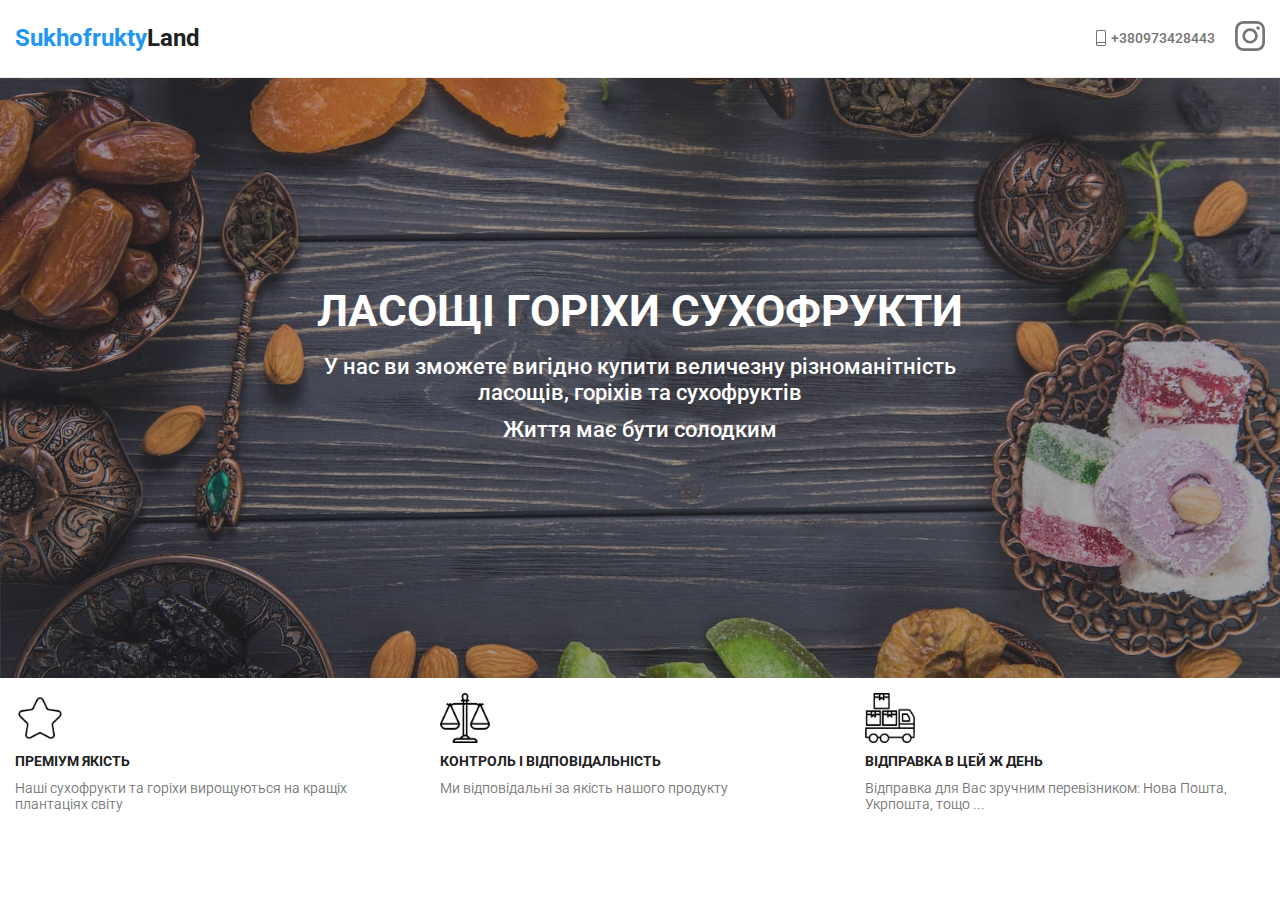
==== index.html @ 77293b17 "header+hero+benefits" ====
<!DOCTYPE html>
<html lang="en">
<head>
    <meta charset="UTF-8">
    <meta http-equiv="X-UA-Compatible" content="IE=edge">
    <meta name="viewport" content="width=device-width, initial-scale=1.0">
    <title>Document</title>
    <link rel="preconnect" href="https://fonts.googleapis.com">
    <link rel="preconnect" href="https://fonts.gstatic.com" crossorigin>
    <link href="https://fonts.googleapis.com/css2?family=Roboto:wght@400;500;700&display=swap" rel="stylesheet">
    <link rel="stylesheet" href="https://cdnjs.cloudflare.com/ajax/libs/modern-normalize/1.1.0/modern-normalize.min.css" />
    <link rel="stylesheet" href="./css/main.min.css" />
</head>
<body>
  <!-- Header -->
  <header class="header">
    <div class="header__wrap container">
      <a class="logo link" href="./index.html">Sukhofrukty<span class="logo__blue">Land</span> </a>
      <div class="contact">
        <a class="contact__tel link" href="tel:+380973428443">
          <svg class="contact__icon" width="10" height="16">
            <use href="./images/icons.svg#smartphone"></use>
          </svg>
        +380973428443</a>
        <a class="contact__instagram link" href="https://instagram.com/sukhofrukty_land?igshid=YmMyMTA2M2Y="
        target="_blank" rel="noreferrer noopener">
        <svg width="30" height="30">
          <use href="./images/icons.svg#instagram"></use>
        </svg>
      </a>
      </div>
    </div>
  </header>
  <!-- Main -->
  <main>
    <!-- Hero -->
		<section class="hero">
			<h1 class="hero__title">Ласощі Горіхи Сухофрукти</h1>
      <p class="hero__text">У нас ви зможете вигідно купити величезну різноманітність ласощів, горіхів та сухофруктів</p>
      <p class="hero__text">Життя має бути солодким</p>
		</section>
    <!-- Benefits -->
    <section class="container benefits">
      <h2 class="visually-hidden">Переваги</h2>
      <ul class="benefits__list">
        <li class="benefits__item">
          <img class="benefits__image" src="./images/benefits/star.png" alt="star">
          <h2 class="benefits__title">ПРЕМІУМ ЯКІСТЬ</h2>
          <p class="benefits__description">Наші сухофрукти та горіхи вирощуються на кращіх плантаціях світу</p>
        </li>
        <li class="benefits__item">
          <img class="benefits__image" src="./images/benefits/balance.png" alt="balance">
          <h2 class="benefits__title">КОНТРОЛЬ І ВІДПОВІДАЛЬНІСТЬ</h2>
          <p class="benefits__description">Ми відповідальні за якість нашого продукту</p>
        </li>
        <li class="benefits__item">
          <img class="benefits__image" src="./images/benefits/truck.png" alt="truck">
          <h2 class="benefits__title">ВІДПРАВКА В ЦЕЙ Ж ДЕНЬ</h2>
          <p class="benefits__description">Відправка для Вас зручним перевізником: Нова Пошта, Укрпошта, тощо ...</p>
        </li>
      </ul>
    </section>

  </main>
    
</body>
</html>
---- css/main.min.css ----
body{font-family:"Roboto",sans-serif;color:#212121;background-color:#fff;min-width:320px}img{display:block;max-width:100%;height:auto}h1,h2,h3,h4,h5,h6,p,ul{margin:0;padding:0}ul{list-style:none}.link{text-decoration:none}.visually-hidden{position:absolute;width:1px;height:1px;margin:-1px;padding:0;overflow:hidden;border:0;clip:rect(0 0 0 0)}.container{margin:0 auto;padding:15px;max-width:480px}@media screen and (min-width: 768px){.container{max-width:768px}}@media screen and (min-width: 1280px){.container{max-width:1280px}}.header{border-bottom:1px solid #ececec}.header__wrap{display:-webkit-box;display:-ms-flexbox;display:flex;-webkit-box-pack:justify;-ms-flex-pack:justify;justify-content:space-between;-webkit-box-align:center;-ms-flex-align:center;align-items:center}.logo{font-weight:700;font-size:24px;color:#2196f3}.logo__blue{color:#212121}.contact{display:-webkit-box;display:-ms-flexbox;display:flex;gap:20px;-webkit-box-align:center;-ms-flex-align:center;align-items:center}.contact__tel{font-weight:500;font-size:14px;line-height:1.2;padding:15px 0;color:#757575;display:-webkit-inline-box;display:-ms-inline-flexbox;display:inline-flex;gap:5px}.contact__tel:hover,.contact__tel:focus{color:#2196f3}.contact__icon{fill:currentColor}.contact__instagram{border-radius:50%;fill:#757575}.contact__instagram:hover,.contact__instagram:focus{fill:#2196f3}.hero{text-align:center;margin-left:auto;margin-right:auto;background-color:#2f303a;background-image:-webkit-gradient(linear, left top, right top, from(rgba(47, 48, 58, 0.4)), to(rgba(47, 48, 58, 0.4))),url(../images/hero/1.jpg);background-image:linear-gradient(to right, rgba(47, 48, 58, 0.4), rgba(47, 48, 58, 0.4)),url(../images/hero/1.jpg);background-repeat:no-repeat;background-position:center;background-size:cover;min-height:400px;padding-top:120px}@media screen and (min-width: 1280px){.hero{max-width:1600px;min-height:600px;padding-top:200px}}.hero__title{margin-left:auto;margin-right:auto;max-width:400px;font-weight:700;font-size:26px;line-height:1.5;text-transform:uppercase;color:#fff}@media screen and (min-width: 1280px){.hero__title{font-size:44px;max-width:700px}}.hero__text{margin-left:auto;margin-right:auto;margin-top:10px;max-width:400px;font-weight:500;font-size:14px;line-height:1.2;color:#fff}@media screen and (min-width: 1280px){.hero__text{font-size:22px;max-width:700px}}.benefits__list{display:-webkit-box;display:-ms-flexbox;display:flex;-webkit-box-orient:vertical;-webkit-box-direction:normal;-ms-flex-direction:column;flex-direction:column}@media screen and (max-width: 767px){.benefits__list{gap:20px}}@media screen and (min-width: 768px){.benefits__list{-webkit-box-orient:horizontal;-webkit-box-direction:normal;-ms-flex-direction:row;flex-direction:row;-webkit-box-pack:justify;-ms-flex-pack:justify;justify-content:space-between}}@media screen and (min-width: 768px){.benefits__item{width:200px}}@media screen and (min-width: 1280px){.benefits__item{width:400px}}.benefits__title{text-align:left;margin-top:10px;margin-bottom:10px;font-weight:700;font-size:14px;line-height:1.2}.benefits__description{text-align:left;font-weight:350;font-size:14px;line-height:1.2;color:#757575}.benefits__image{width:25px}@media screen and (min-width: 768px){.benefits__image{width:50px}}/*# sourceMappingURL=main.min.css.map */
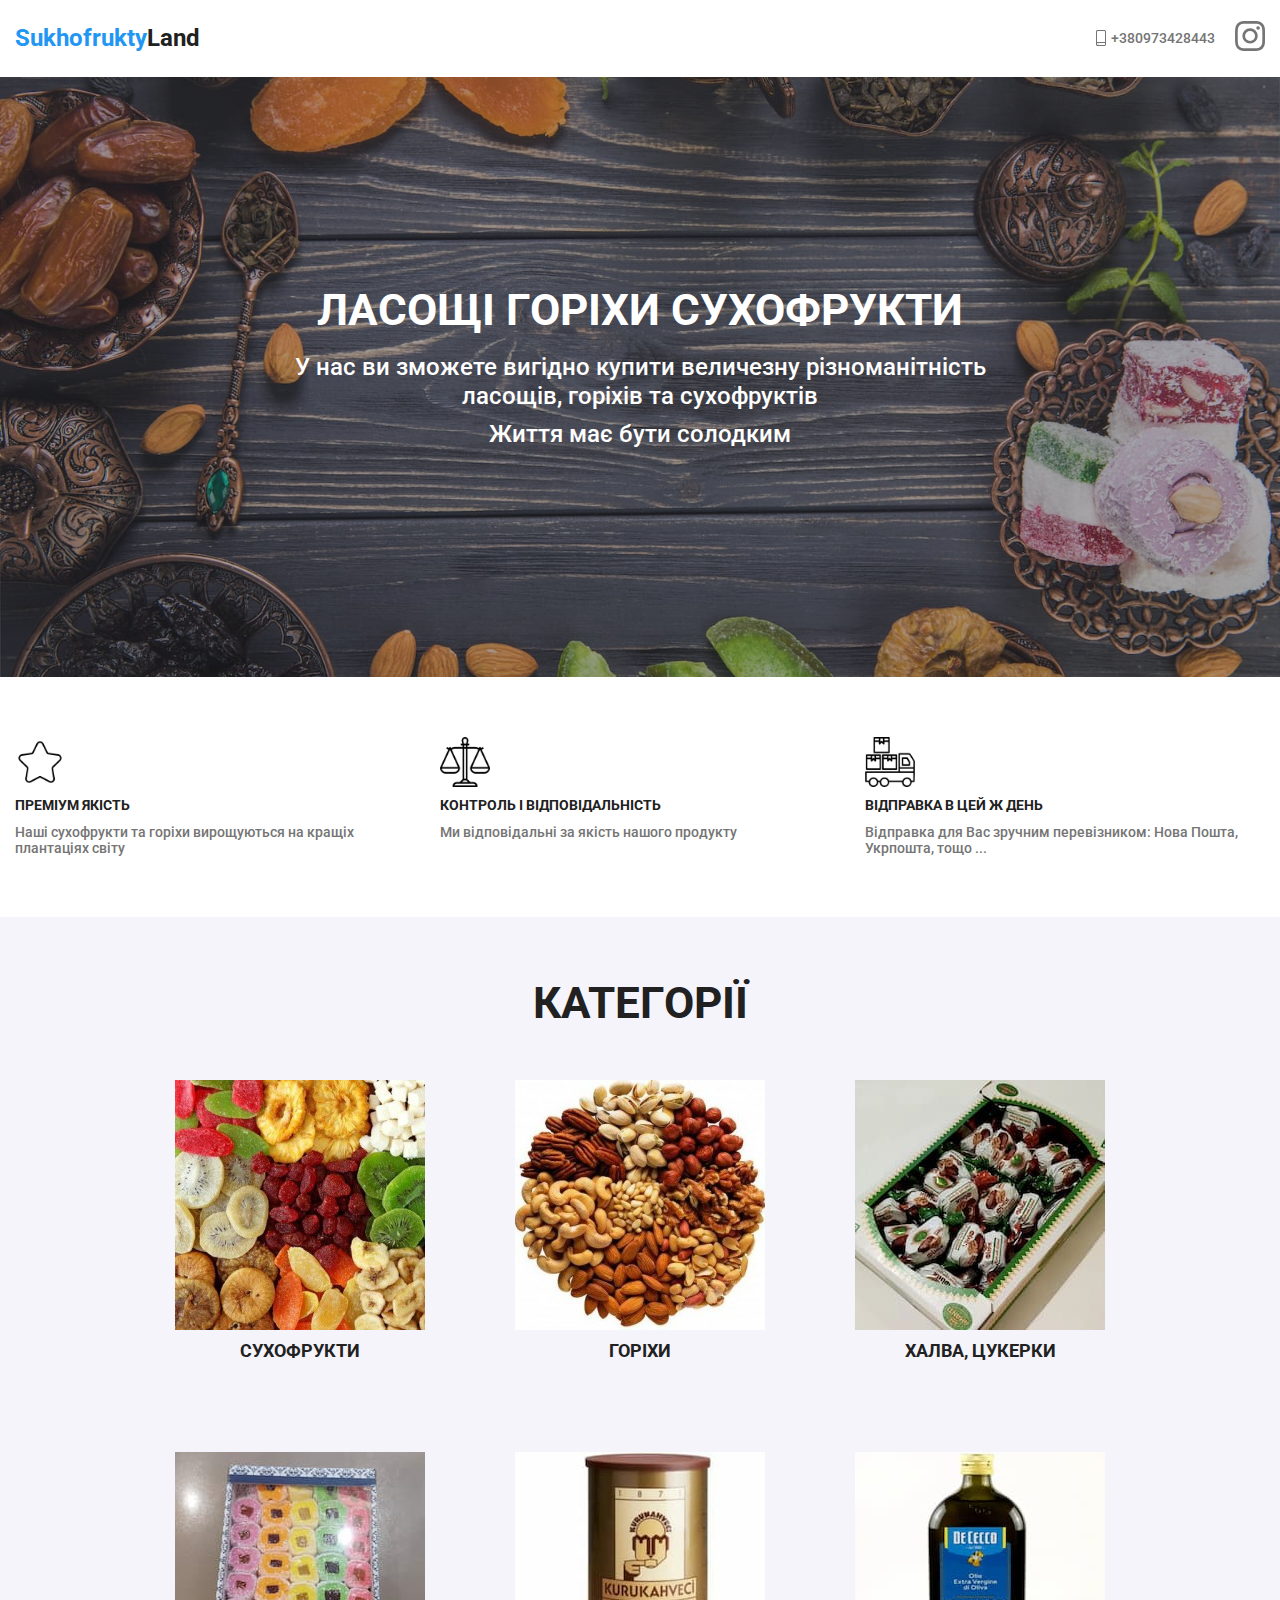
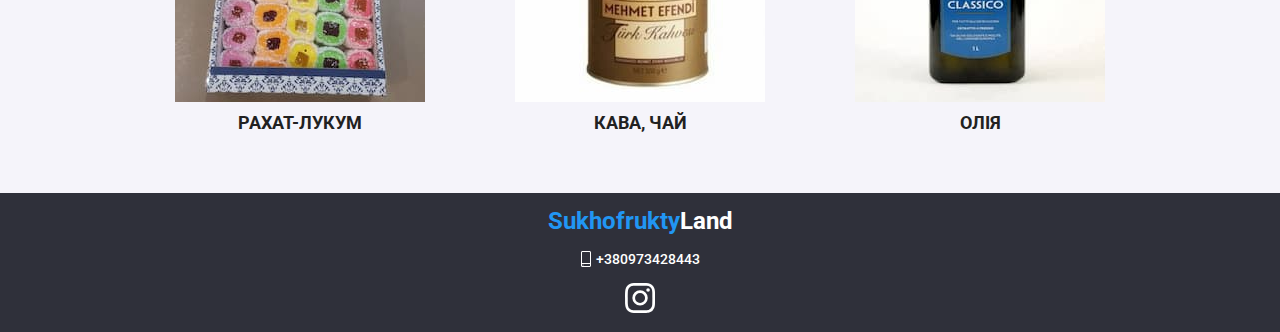
==== commit 95a7da95: "category+footer" ====
--- a/index.html
+++ b/index.html
@@ -4,7 +4,8 @@
     <meta charset="UTF-8">
     <meta http-equiv="X-UA-Compatible" content="IE=edge">
     <meta name="viewport" content="width=device-width, initial-scale=1.0">
-    <title>Document</title>
+    <title>Горіхи | Ласощі | Сухофрукти</title>
+    <link href="./images/icon.ico" rel="shortcut icon" />
     <link rel="preconnect" href="https://fonts.googleapis.com">
     <link rel="preconnect" href="https://fonts.gstatic.com" crossorigin>
     <link href="https://fonts.googleapis.com/css2?family=Roboto:wght@400;500;700&display=swap" rel="stylesheet">
@@ -13,22 +14,20 @@
 </head>
 <body>
   <!-- Header -->
-  <header class="header">
-    <div class="header__wrap container">
-      <a class="logo link" href="./index.html">Sukhofrukty<span class="logo__blue">Land</span> </a>
-      <div class="contact">
-        <a class="contact__tel link" href="tel:+380973428443">
-          <svg class="contact__icon" width="10" height="16">
-            <use href="./images/icons.svg#smartphone"></use>
-          </svg>
-        +380973428443</a>
-        <a class="contact__instagram link" href="https://instagram.com/sukhofrukty_land?igshid=YmMyMTA2M2Y="
-        target="_blank" rel="noreferrer noopener">
+  <header class="header container">
+    <a class="logo link" href="./index.html">Sukhofrukty<span class="logo--dark">Land</span> </a>
+    <div class="contact">
+      <a class="contact__tel link" href="tel:+380973428443">
+        <svg class="contact__icon" width="10" height="16">
+          <use href="./images/icons.svg#smartphone"></use>
+        </svg>
+      +380973428443</a>
+      <a class="contact__instagram link" href="https://instagram.com/sukhofrukty_land?igshid=YmMyMTA2M2Y="
+      target="_blank" rel="noreferrer noopener">
         <svg width="30" height="30">
           <use href="./images/icons.svg#instagram"></use>
         </svg>
       </a>
-      </div>
     </div>
   </header>
   <!-- Main -->
@@ -40,28 +39,83 @@
       <p class="hero__text">Життя має бути солодким</p>
 		</section>
     <!-- Benefits -->
-    <section class="container benefits">
+    <section class="benefits container">
       <h2 class="visually-hidden">Переваги</h2>
       <ul class="benefits__list">
         <li class="benefits__item">
           <img class="benefits__image" src="./images/benefits/star.png" alt="star">
-          <h2 class="benefits__title">ПРЕМІУМ ЯКІСТЬ</h2>
+          <h3 class="benefits__title">ПРЕМІУМ ЯКІСТЬ</h3>
           <p class="benefits__description">Наші сухофрукти та горіхи вирощуються на кращіх плантаціях світу</p>
         </li>
         <li class="benefits__item">
           <img class="benefits__image" src="./images/benefits/balance.png" alt="balance">
-          <h2 class="benefits__title">КОНТРОЛЬ І ВІДПОВІДАЛЬНІСТЬ</h2>
+          <h3 class="benefits__title">КОНТРОЛЬ І ВІДПОВІДАЛЬНІСТЬ</h3>
           <p class="benefits__description">Ми відповідальні за якість нашого продукту</p>
         </li>
         <li class="benefits__item">
           <img class="benefits__image" src="./images/benefits/truck.png" alt="truck">
-          <h2 class="benefits__title">ВІДПРАВКА В ЦЕЙ Ж ДЕНЬ</h2>
+          <h3 class="benefits__title">ВІДПРАВКА В ЦЕЙ Ж ДЕНЬ</h3>
           <p class="benefits__description">Відправка для Вас зручним перевізником: Нова Пошта, Укрпошта, тощо ...</p>
         </li>
       </ul>
     </section>
-
+    <!-- Category -->
+    <section class="category container">
+      <h2 class="category__title">КАТЕГОРІЇ</h2>
+      <ul class="category__list">
+        <li class="category__item">
+          <a class="category__cardset link" href="./sukhofrukty.html">
+            <img src="./images/category/sukhofrukti.jpg" alt="sukhofrukti">
+            <h3 class="category__name">СУХОФРУКТИ</h3>
+          </a>
+        </li>
+        <li class="category__item">
+          <a class="category__cardset link" href="./gorikhi.html">
+            <img src="./images/category/gorikhi.jpg" alt="gorikhi">
+            <h3 class="category__name">ГОРІХИ</h3>
+          </a>
+        </li>
+        <li class="category__item">
+          <a class="category__cardset link" href="./candy.html">
+            <img src="./images/category/candy.jpg" alt="candy">
+            <h3 class="category__name">ХАЛВА, ЦУКЕРКИ</h3>
+          </a>
+        </li>
+        <li class="category__item">
+          <a class="category__cardset link" href="./rahat.html">
+            <img src="./images/category/rahat.jpg" alt="rahat">
+            <h3 class="category__name">РАХАТ-ЛУКУМ</h3>
+          </a>
+        </li>
+        <li class="category__item">
+          <a class="category__cardset link" href="./drink.html">
+            <img src="./images/category/drink.jpg" alt="drink">
+            <h3 class="category__name">КАВА, ЧАЙ</h3>
+          </a>
+        </li>
+        <li class="category__item">
+          <a class="category__cardset link" href="./oil.html">
+            <img src="./images/category/oil.jpg" alt="oil">
+            <h3 class="category__name">ОЛІЯ</h3>
+          </a>
+        </li>
+      </ul>
+    </section>
   </main>
-    
+  <!-- Footer -->
+  <footer class="footer container">
+    <a class="logo link" href="./index.html">Sukhofrukty<span class="logo--white">Land</span> </a>
+    <a class="contact__tel contact__tel--white link" href="tel:+380973428443">
+      <svg class="contact__icon" width="10" height="16">
+        <use href="./images/icons.svg#smartphone"></use>
+      </svg>
+    +380973428443</a>
+    <a class="contact__instagram contact__instagram--white link" href="https://instagram.com/sukhofrukty_land?igshid=YmMyMTA2M2Y="
+    target="_blank" rel="noreferrer noopener">
+      <svg width="30" height="30">
+        <use href="./images/icons.svg#instagram"></use>
+      </svg>
+    </a>
+  </footer>    
 </body>
 </html>--- a/css/main.min.css
+++ b/css/main.min.css
@@ -1 +1 @@
-body{font-family:"Roboto",sans-serif;color:#212121;background-color:#fff;min-width:320px}img{display:block;max-width:100%;height:auto}h1,h2,h3,h4,h5,h6,p,ul{margin:0;padding:0}ul{list-style:none}.link{text-decoration:none}.visually-hidden{position:absolute;width:1px;height:1px;margin:-1px;padding:0;overflow:hidden;border:0;clip:rect(0 0 0 0)}.container{margin:0 auto;padding:15px;max-width:480px}@media screen and (min-width: 768px){.container{max-width:768px}}@media screen and (min-width: 1280px){.container{max-width:1280px}}.header{border-bottom:1px solid #ececec}.header__wrap{display:-webkit-box;display:-ms-flexbox;display:flex;-webkit-box-pack:justify;-ms-flex-pack:justify;justify-content:space-between;-webkit-box-align:center;-ms-flex-align:center;align-items:center}.logo{font-weight:700;font-size:24px;color:#2196f3}.logo__blue{color:#212121}.contact{display:-webkit-box;display:-ms-flexbox;display:flex;gap:20px;-webkit-box-align:center;-ms-flex-align:center;align-items:center}.contact__tel{font-weight:500;font-size:14px;line-height:1.2;padding:15px 0;color:#757575;display:-webkit-inline-box;display:-ms-inline-flexbox;display:inline-flex;gap:5px}.contact__tel:hover,.contact__tel:focus{color:#2196f3}.contact__icon{fill:currentColor}.contact__instagram{border-radius:50%;fill:#757575}.contact__instagram:hover,.contact__instagram:focus{fill:#2196f3}.hero{text-align:center;margin-left:auto;margin-right:auto;background-color:#2f303a;background-image:-webkit-gradient(linear, left top, right top, from(rgba(47, 48, 58, 0.4)), to(rgba(47, 48, 58, 0.4))),url(../images/hero/1.jpg);background-image:linear-gradient(to right, rgba(47, 48, 58, 0.4), rgba(47, 48, 58, 0.4)),url(../images/hero/1.jpg);background-repeat:no-repeat;background-position:center;background-size:cover;min-height:400px;padding-top:120px}@media screen and (min-width: 1280px){.hero{max-width:1600px;min-height:600px;padding-top:200px}}.hero__title{margin-left:auto;margin-right:auto;max-width:400px;font-weight:700;font-size:26px;line-height:1.5;text-transform:uppercase;color:#fff}@media screen and (min-width: 1280px){.hero__title{font-size:44px;max-width:700px}}.hero__text{margin-left:auto;margin-right:auto;margin-top:10px;max-width:400px;font-weight:500;font-size:14px;line-height:1.2;color:#fff}@media screen and (min-width: 1280px){.hero__text{font-size:22px;max-width:700px}}.benefits__list{display:-webkit-box;display:-ms-flexbox;display:flex;-webkit-box-orient:vertical;-webkit-box-direction:normal;-ms-flex-direction:column;flex-direction:column}@media screen and (max-width: 767px){.benefits__list{gap:20px}}@media screen and (min-width: 768px){.benefits__list{-webkit-box-orient:horizontal;-webkit-box-direction:normal;-ms-flex-direction:row;flex-direction:row;-webkit-box-pack:justify;-ms-flex-pack:justify;justify-content:space-between}}@media screen and (min-width: 768px){.benefits__item{width:200px}}@media screen and (min-width: 1280px){.benefits__item{width:400px}}.benefits__title{text-align:left;margin-top:10px;margin-bottom:10px;font-weight:700;font-size:14px;line-height:1.2}.benefits__description{text-align:left;font-weight:350;font-size:14px;line-height:1.2;color:#757575}.benefits__image{width:25px}@media screen and (min-width: 768px){.benefits__image{width:50px}}/*# sourceMappingURL=main.min.css.map */+body{font-family:"Roboto",sans-serif;color:#212121;background-color:#fff;min-width:320px}img{display:block;max-width:100%;height:auto}h1,h2,h3,h4,h5,h6,p,ul{margin:0;padding:0}ul{list-style:none}.link{text-decoration:none}.visually-hidden{position:absolute;width:1px;height:1px;margin:-1px;padding:0;overflow:hidden;border:0;clip:rect(0 0 0 0)}.container{margin:0 auto;padding:15px;max-width:480px}@media screen and (min-width: 768px){.container{max-width:768px}}@media screen and (min-width: 1280px){.container{max-width:1280px}}.header{display:-webkit-box;display:-ms-flexbox;display:flex;-webkit-box-pack:justify;-ms-flex-pack:justify;justify-content:space-between;-webkit-box-align:center;-ms-flex-align:center;align-items:center}.logo{font-weight:700;font-size:24px;color:#2196f3}.logo--dark{color:#212121}.contact{display:-webkit-box;display:-ms-flexbox;display:flex;gap:20px;-webkit-box-align:center;-ms-flex-align:center;align-items:center}.contact__tel{font-weight:500;font-size:14px;line-height:1.2;padding:15px 0;color:#757575;display:-webkit-inline-box;display:-ms-inline-flexbox;display:inline-flex;gap:5px}.contact__tel:hover,.contact__tel:focus{color:#2196f3}.contact__icon{fill:currentColor}.contact__instagram{border-radius:50%;fill:#757575}.contact__instagram:hover,.contact__instagram:focus{fill:#2196f3}.hero{text-align:center;margin-left:auto;margin-right:auto;background-color:#2f303a;background-image:-webkit-gradient(linear, left top, right top, from(rgba(47, 48, 58, 0.4)), to(rgba(47, 48, 58, 0.4))),url(../images/hero/1.jpg);background-image:linear-gradient(to right, rgba(47, 48, 58, 0.4), rgba(47, 48, 58, 0.4)),url(../images/hero/1.jpg);background-repeat:no-repeat;background-position:center;background-size:cover;min-height:400px;padding-top:120px}@media screen and (min-width: 1280px){.hero{max-width:1600px;min-height:600px;padding-top:200px}}.hero__title{margin-left:auto;margin-right:auto;max-width:400px;font-weight:700;font-size:24px;line-height:1.5;text-transform:uppercase;color:#fff}@media screen and (min-width: 1280px){.hero__title{font-size:44px;max-width:700px}}.hero__text{margin-left:auto;margin-right:auto;margin-top:10px;max-width:400px;font-weight:500;font-size:14px;line-height:1.2;color:#fff}@media screen and (min-width: 1280px){.hero__text{font-size:24px;max-width:700px}}@media screen and (min-width: 768px){.benefits{padding-top:60px;padding-bottom:60px}}.benefits__list{display:-webkit-box;display:-ms-flexbox;display:flex;-webkit-box-orient:vertical;-webkit-box-direction:normal;-ms-flex-direction:column;flex-direction:column}@media screen and (max-width: 767px){.benefits__list{gap:20px}}@media screen and (min-width: 768px){.benefits__list{-webkit-box-orient:horizontal;-webkit-box-direction:normal;-ms-flex-direction:row;flex-direction:row;-webkit-box-pack:justify;-ms-flex-pack:justify;justify-content:space-between}}@media screen and (min-width: 768px){.benefits__item{width:200px}}@media screen and (min-width: 1280px){.benefits__item{width:400px}}.benefits__title{text-align:left;margin-top:10px;margin-bottom:10px;font-weight:700;font-size:14px;line-height:1.2}.benefits__description{text-align:left;font-weight:500;font-size:14px;line-height:1.2;color:#757575}.benefits__image{width:25px}@media screen and (min-width: 768px){.benefits__image{width:50px}}@media screen and (min-width: 768px){.benefits{padding-top:60px;padding-bottom:60px}}.benefits__list{display:-webkit-box;display:-ms-flexbox;display:flex;-webkit-box-orient:vertical;-webkit-box-direction:normal;-ms-flex-direction:column;flex-direction:column}@media screen and (max-width: 767px){.benefits__list{gap:20px}}@media screen and (min-width: 768px){.benefits__list{-webkit-box-orient:horizontal;-webkit-box-direction:normal;-ms-flex-direction:row;flex-direction:row;-webkit-box-pack:justify;-ms-flex-pack:justify;justify-content:space-between}}@media screen and (min-width: 768px){.benefits__item{width:200px}}@media screen and (min-width: 1280px){.benefits__item{width:400px}}.benefits__title{text-align:left;margin-top:10px;margin-bottom:10px;font-weight:700;font-size:14px;line-height:1.2}.benefits__description{text-align:left;font-weight:500;font-size:14px;line-height:1.2;color:#757575}.benefits__image{width:25px}@media screen and (min-width: 768px){.benefits__image{width:50px}}.category{background-color:#f5f4fa}@media screen and (min-width: 768px){.category{padding-top:60px;padding-bottom:60px}}.category__title{margin-bottom:30px;font-weight:700;font-size:24px;line-height:1.2;text-align:center}@media screen and (min-width: 768px){.category__title{margin-bottom:50px;font-size:44px}}.category__list{display:-webkit-box;display:-ms-flexbox;display:flex;-webkit-box-orient:vertical;-webkit-box-direction:normal;-ms-flex-direction:column;flex-direction:column;-webkit-box-align:center;-ms-flex-align:center;align-items:center;grid-gap:30px}@media screen and (min-width: 768px){.category__list{-webkit-box-orient:horizontal;-webkit-box-direction:normal;-ms-flex-direction:row;flex-direction:row;-ms-flex-wrap:wrap;flex-wrap:wrap;-webkit-box-pack:center;-ms-flex-pack:center;justify-content:center;grid-gap:90px}}.category__name{margin-top:10px;font-weight:700;font-size:18px;line-height:1.2;text-align:center;color:#212121}.footer{background-color:#2f303a;display:-webkit-box;display:-ms-flexbox;display:flex;-webkit-box-orient:vertical;-webkit-box-direction:normal;-ms-flex-direction:column;flex-direction:column;-webkit-box-align:center;-ms-flex-align:center;align-items:center}.logo--white{color:#fff}.contact__tel--white{color:#fff}.contact__instagram--white{fill:#fff}/*# sourceMappingURL=main.min.css.map */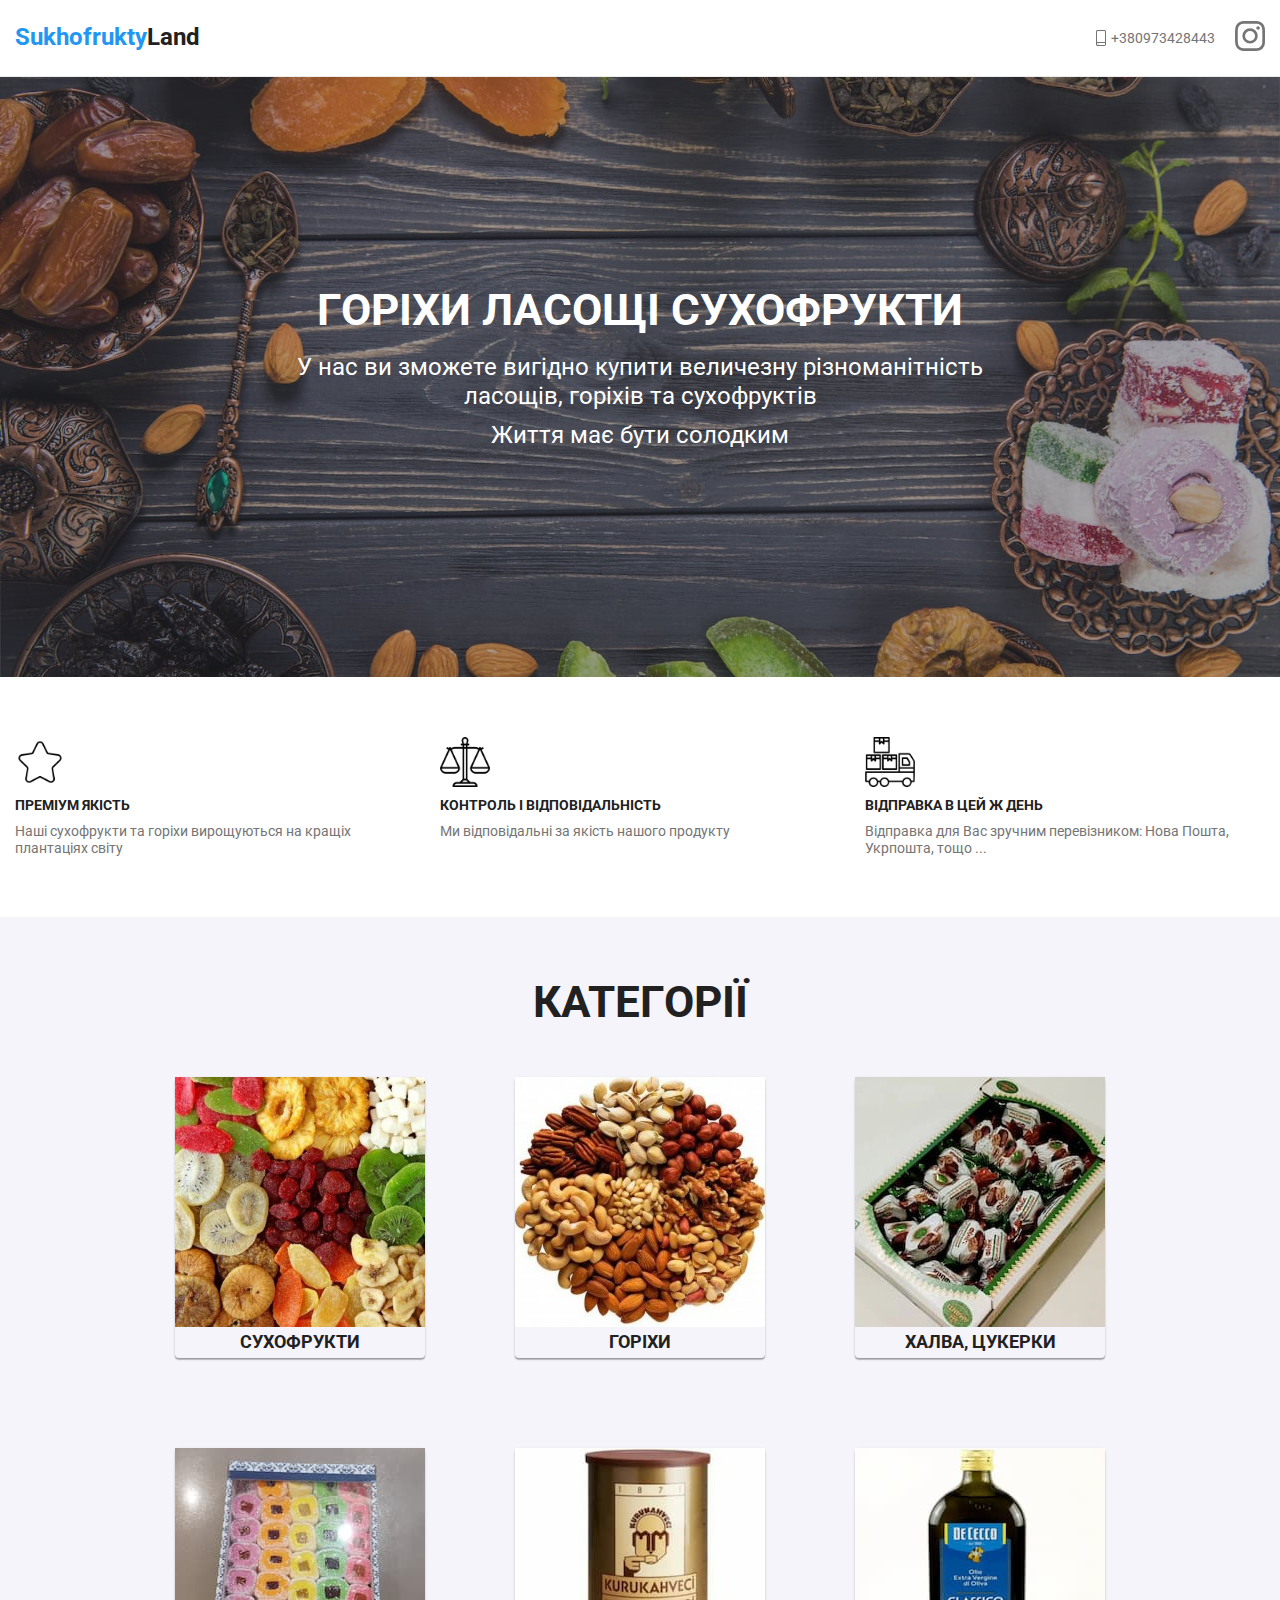
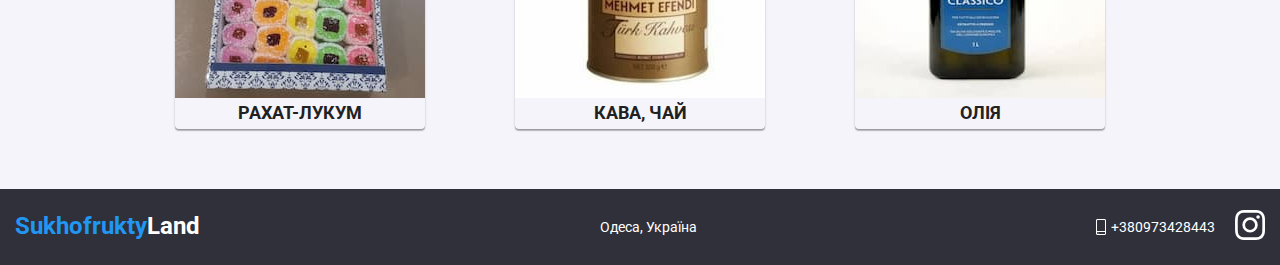
==== commit b8e25442: "update" ====
--- a/index.html
+++ b/index.html
@@ -8,14 +8,14 @@
     <link href="./images/icon.ico" rel="shortcut icon" />
     <link rel="preconnect" href="https://fonts.googleapis.com">
     <link rel="preconnect" href="https://fonts.gstatic.com" crossorigin>
-    <link href="https://fonts.googleapis.com/css2?family=Roboto:wght@400;500;700&display=swap" rel="stylesheet">
+    <link href="https://fonts.googleapis.com/css2?family=Roboto:wght@400;700&display=swap" rel="stylesheet">
     <link rel="stylesheet" href="https://cdnjs.cloudflare.com/ajax/libs/modern-normalize/1.1.0/modern-normalize.min.css" />
     <link rel="stylesheet" href="./css/main.min.css" />
 </head>
 <body>
   <!-- Header -->
   <header class="header container">
-    <a class="logo link" href="./index.html">Sukhofrukty<span class="logo--dark">Land</span> </a>
+    <a class="logo link" href="./index.html">Sukhofrukty<span class="logo--dark">Land</span></a>
     <div class="contact">
       <a class="contact__tel link" href="tel:+380973428443">
         <svg class="contact__icon" width="10" height="16">
@@ -34,7 +34,7 @@
   <main>
     <!-- Hero -->
 		<section class="hero">
-			<h1 class="hero__title">Ласощі Горіхи Сухофрукти</h1>
+			<h1 class="hero__title">Горіхи Ласощі Сухофрукти</h1>
       <p class="hero__text">У нас ви зможете вигідно купити величезну різноманітність ласощів, горіхів та сухофруктів</p>
       <p class="hero__text">Життя має бути солодким</p>
 		</section>
@@ -65,7 +65,7 @@
       <ul class="category__list">
         <li class="category__item">
           <a class="category__cardset link" href="./sukhofrukty.html">
-            <img src="./images/category/sukhofrukti.jpg" alt="sukhofrukti">
+            <img src="./images/category/sukhofrukty.jpg" alt="sukhofrukty">
             <h3 class="category__name">СУХОФРУКТИ</h3>
           </a>
         </li>
@@ -104,7 +104,8 @@
   </main>
   <!-- Footer -->
   <footer class="footer container">
-    <a class="logo link" href="./index.html">Sukhofrukty<span class="logo--white">Land</span> </a>
+    <a class="logo link" href="./index.html">Sukhofrukty<span class="logo--white">Land</span></a>
+    <p class="footer__city">Одеса, Україна</p>
     <a class="contact__tel contact__tel--white link" href="tel:+380973428443">
       <svg class="contact__icon" width="10" height="16">
         <use href="./images/icons.svg#smartphone"></use>
--- a/css/main.min.css
+++ b/css/main.min.css
@@ -1 +1 @@
-body{font-family:"Roboto",sans-serif;color:#212121;background-color:#fff;min-width:320px}img{display:block;max-width:100%;height:auto}h1,h2,h3,h4,h5,h6,p,ul{margin:0;padding:0}ul{list-style:none}.link{text-decoration:none}.visually-hidden{position:absolute;width:1px;height:1px;margin:-1px;padding:0;overflow:hidden;border:0;clip:rect(0 0 0 0)}.container{margin:0 auto;padding:15px;max-width:480px}@media screen and (min-width: 768px){.container{max-width:768px}}@media screen and (min-width: 1280px){.container{max-width:1280px}}.header{display:-webkit-box;display:-ms-flexbox;display:flex;-webkit-box-pack:justify;-ms-flex-pack:justify;justify-content:space-between;-webkit-box-align:center;-ms-flex-align:center;align-items:center}.logo{font-weight:700;font-size:24px;color:#2196f3}.logo--dark{color:#212121}.contact{display:-webkit-box;display:-ms-flexbox;display:flex;gap:20px;-webkit-box-align:center;-ms-flex-align:center;align-items:center}.contact__tel{font-weight:500;font-size:14px;line-height:1.2;padding:15px 0;color:#757575;display:-webkit-inline-box;display:-ms-inline-flexbox;display:inline-flex;gap:5px}.contact__tel:hover,.contact__tel:focus{color:#2196f3}.contact__icon{fill:currentColor}.contact__instagram{border-radius:50%;fill:#757575}.contact__instagram:hover,.contact__instagram:focus{fill:#2196f3}.hero{text-align:center;margin-left:auto;margin-right:auto;background-color:#2f303a;background-image:-webkit-gradient(linear, left top, right top, from(rgba(47, 48, 58, 0.4)), to(rgba(47, 48, 58, 0.4))),url(../images/hero/1.jpg);background-image:linear-gradient(to right, rgba(47, 48, 58, 0.4), rgba(47, 48, 58, 0.4)),url(../images/hero/1.jpg);background-repeat:no-repeat;background-position:center;background-size:cover;min-height:400px;padding-top:120px}@media screen and (min-width: 1280px){.hero{max-width:1600px;min-height:600px;padding-top:200px}}.hero__title{margin-left:auto;margin-right:auto;max-width:400px;font-weight:700;font-size:24px;line-height:1.5;text-transform:uppercase;color:#fff}@media screen and (min-width: 1280px){.hero__title{font-size:44px;max-width:700px}}.hero__text{margin-left:auto;margin-right:auto;margin-top:10px;max-width:400px;font-weight:500;font-size:14px;line-height:1.2;color:#fff}@media screen and (min-width: 1280px){.hero__text{font-size:24px;max-width:700px}}@media screen and (min-width: 768px){.benefits{padding-top:60px;padding-bottom:60px}}.benefits__list{display:-webkit-box;display:-ms-flexbox;display:flex;-webkit-box-orient:vertical;-webkit-box-direction:normal;-ms-flex-direction:column;flex-direction:column}@media screen and (max-width: 767px){.benefits__list{gap:20px}}@media screen and (min-width: 768px){.benefits__list{-webkit-box-orient:horizontal;-webkit-box-direction:normal;-ms-flex-direction:row;flex-direction:row;-webkit-box-pack:justify;-ms-flex-pack:justify;justify-content:space-between}}@media screen and (min-width: 768px){.benefits__item{width:200px}}@media screen and (min-width: 1280px){.benefits__item{width:400px}}.benefits__title{text-align:left;margin-top:10px;margin-bottom:10px;font-weight:700;font-size:14px;line-height:1.2}.benefits__description{text-align:left;font-weight:500;font-size:14px;line-height:1.2;color:#757575}.benefits__image{width:25px}@media screen and (min-width: 768px){.benefits__image{width:50px}}@media screen and (min-width: 768px){.benefits{padding-top:60px;padding-bottom:60px}}.benefits__list{display:-webkit-box;display:-ms-flexbox;display:flex;-webkit-box-orient:vertical;-webkit-box-direction:normal;-ms-flex-direction:column;flex-direction:column}@media screen and (max-width: 767px){.benefits__list{gap:20px}}@media screen and (min-width: 768px){.benefits__list{-webkit-box-orient:horizontal;-webkit-box-direction:normal;-ms-flex-direction:row;flex-direction:row;-webkit-box-pack:justify;-ms-flex-pack:justify;justify-content:space-between}}@media screen and (min-width: 768px){.benefits__item{width:200px}}@media screen and (min-width: 1280px){.benefits__item{width:400px}}.benefits__title{text-align:left;margin-top:10px;margin-bottom:10px;font-weight:700;font-size:14px;line-height:1.2}.benefits__description{text-align:left;font-weight:500;font-size:14px;line-height:1.2;color:#757575}.benefits__image{width:25px}@media screen and (min-width: 768px){.benefits__image{width:50px}}.category{background-color:#f5f4fa}@media screen and (min-width: 768px){.category{padding-top:60px;padding-bottom:60px}}.category__title{margin-bottom:30px;font-weight:700;font-size:24px;line-height:1.2;text-align:center}@media screen and (min-width: 768px){.category__title{margin-bottom:50px;font-size:44px}}.category__list{display:-webkit-box;display:-ms-flexbox;display:flex;-webkit-box-orient:vertical;-webkit-box-direction:normal;-ms-flex-direction:column;flex-direction:column;-webkit-box-align:center;-ms-flex-align:center;align-items:center;grid-gap:30px}@media screen and (min-width: 768px){.category__list{-webkit-box-orient:horizontal;-webkit-box-direction:normal;-ms-flex-direction:row;flex-direction:row;-ms-flex-wrap:wrap;flex-wrap:wrap;-webkit-box-pack:center;-ms-flex-pack:center;justify-content:center;grid-gap:90px}}.category__name{margin-top:10px;font-weight:700;font-size:18px;line-height:1.2;text-align:center;color:#212121}.footer{background-color:#2f303a;display:-webkit-box;display:-ms-flexbox;display:flex;-webkit-box-orient:vertical;-webkit-box-direction:normal;-ms-flex-direction:column;flex-direction:column;-webkit-box-align:center;-ms-flex-align:center;align-items:center}.logo--white{color:#fff}.contact__tel--white{color:#fff}.contact__instagram--white{fill:#fff}/*# sourceMappingURL=main.min.css.map */+body{font-family:"Roboto",sans-serif;color:#212121;background-color:#fff;min-width:320px}img{display:block;max-width:100%;height:auto}h1,h2,h3,h4,h5,h6,p,ul{margin:0;padding:0}ul{list-style:none}.link{text-decoration:none}.visually-hidden{position:absolute;width:1px;height:1px;margin:-1px;padding:0;overflow:hidden;border:0;clip:rect(0 0 0 0)}.container{margin:0 auto;padding:15px;max-width:480px}@media screen and (min-width: 768px){.container{max-width:768px}}@media screen and (min-width: 1280px){.container{max-width:1280px}}.header{border-bottom:1px solid #ececec;display:-webkit-box;display:-ms-flexbox;display:flex;-webkit-box-pack:justify;-ms-flex-pack:justify;justify-content:space-between;-webkit-box-align:center;-ms-flex-align:center;align-items:center}.logo{font-weight:700;font-size:20px;color:#2196f3}@media screen and (min-width: 768px){.logo{font-size:24px}}.logo--dark{color:#212121}.contact{display:-webkit-box;display:-ms-flexbox;display:flex;gap:5px;-webkit-box-align:center;-ms-flex-align:center;align-items:center}@media screen and (min-width: 768px){.contact{gap:20px}}.contact__tel{font-weight:400;font-size:14px;padding:15px 0;color:#757575;display:-webkit-inline-box;display:-ms-inline-flexbox;display:inline-flex;gap:5px}.contact__tel:hover,.contact__tel:focus{color:#2196f3}.contact__icon{fill:currentColor}.contact__instagram{border-radius:50%;fill:#757575}.contact__instagram:hover,.contact__instagram:focus{fill:#2196f3}.hero{text-align:center;margin-left:auto;margin-right:auto;background-color:#2f303a;background-image:-webkit-gradient(linear, left top, right top, from(rgba(47, 48, 58, 0.4)), to(rgba(47, 48, 58, 0.4))),url(../images/hero/1.jpg);background-image:linear-gradient(to right, rgba(47, 48, 58, 0.4), rgba(47, 48, 58, 0.4)),url(../images/hero/1.jpg);background-repeat:no-repeat;background-position:center;background-size:cover;min-height:400px;padding-top:120px}@media screen and (min-width: 1280px){.hero{max-width:1600px;min-height:600px;padding-top:200px}}.hero__title{margin-left:auto;margin-right:auto;max-width:400px;font-weight:700;font-size:24px;line-height:1.5;text-transform:uppercase;color:#fff}@media screen and (min-width: 1280px){.hero__title{font-size:44px;max-width:700px}}.hero__text{margin-left:auto;margin-right:auto;margin-top:10px;max-width:400px;font-weight:400;font-size:14px;line-height:1.2;color:#fff}@media screen and (min-width: 1280px){.hero__text{font-size:24px;max-width:700px}}@media screen and (min-width: 768px){.benefits{padding-top:60px;padding-bottom:60px}}.benefits__list{display:-webkit-box;display:-ms-flexbox;display:flex;-webkit-box-orient:vertical;-webkit-box-direction:normal;-ms-flex-direction:column;flex-direction:column}@media screen and (max-width: 767px){.benefits__list{gap:20px}}@media screen and (min-width: 768px){.benefits__list{-webkit-box-orient:horizontal;-webkit-box-direction:normal;-ms-flex-direction:row;flex-direction:row;-webkit-box-pack:justify;-ms-flex-pack:justify;justify-content:space-between}}@media screen and (min-width: 768px){.benefits__item{width:200px}}@media screen and (min-width: 1280px){.benefits__item{width:400px}}.benefits__title{text-align:left;margin-top:10px;margin-bottom:10px;font-weight:700;font-size:14px}.benefits__description{text-align:left;font-weight:400;font-size:14px;line-height:1.2;color:#757575}.benefits__image{width:25px}@media screen and (min-width: 768px){.benefits__image{width:50px}}@media screen and (min-width: 768px){.benefits{padding-top:60px;padding-bottom:60px}}.benefits__list{display:-webkit-box;display:-ms-flexbox;display:flex;-webkit-box-orient:vertical;-webkit-box-direction:normal;-ms-flex-direction:column;flex-direction:column}@media screen and (max-width: 767px){.benefits__list{gap:20px}}@media screen and (min-width: 768px){.benefits__list{-webkit-box-orient:horizontal;-webkit-box-direction:normal;-ms-flex-direction:row;flex-direction:row;-webkit-box-pack:justify;-ms-flex-pack:justify;justify-content:space-between}}@media screen and (min-width: 768px){.benefits__item{width:200px}}@media screen and (min-width: 1280px){.benefits__item{width:400px}}.benefits__title{text-align:left;margin-top:10px;margin-bottom:10px;font-weight:700;font-size:14px}.benefits__description{text-align:left;font-weight:400;font-size:14px;line-height:1.2;color:#757575}.benefits__image{width:25px}@media screen and (min-width: 768px){.benefits__image{width:50px}}.category{background-color:#f5f4fa}@media screen and (min-width: 768px){.category{padding-top:60px;padding-bottom:60px}}.category__title{margin-bottom:30px;font-weight:700;font-size:24px;text-align:center}@media screen and (min-width: 768px){.category__title{margin-bottom:50px;font-size:44px}}.category__list{display:-webkit-box;display:-ms-flexbox;display:flex;-webkit-box-orient:vertical;-webkit-box-direction:normal;-ms-flex-direction:column;flex-direction:column;-webkit-box-align:center;-ms-flex-align:center;align-items:center;grid-gap:20px}@media screen and (min-width: 768px){.category__list{-webkit-box-orient:horizontal;-webkit-box-direction:normal;-ms-flex-direction:row;flex-direction:row;-ms-flex-wrap:wrap;flex-wrap:wrap;-webkit-box-pack:center;-ms-flex-pack:center;justify-content:center;grid-gap:90px}}.category__item{-webkit-box-shadow:0px 1px 3px rgba(0,0,0,.12),0px 1px 1px rgba(0,0,0,.14),0px 2px 1px rgba(0,0,0,.2);box-shadow:0px 1px 3px rgba(0,0,0,.12),0px 1px 1px rgba(0,0,0,.14),0px 2px 1px rgba(0,0,0,.2);border-radius:4px}.category__name{margin:5px 0;font-weight:700;font-size:18px;text-align:center;color:#212121}.footer{background-color:#2f303a;display:-webkit-box;display:-ms-flexbox;display:flex;-webkit-box-orient:vertical;-webkit-box-direction:normal;-ms-flex-direction:column;flex-direction:column;-webkit-box-align:center;-ms-flex-align:center;align-items:center}@media screen and (min-width: 768px){.footer{-webkit-box-orient:horizontal;-webkit-box-direction:normal;-ms-flex-direction:row;flex-direction:row}}.footer__city{font-weight:400;font-size:14px;padding-top:15px;color:#fff}@media screen and (min-width: 768px){.footer__city{padding:15px 0;margin:0 auto}}.footer__city:hover,.footer__city:focus{color:#2196f3}.logo--white{color:#fff}.contact__tel--white{color:#fff}.contact__instagram--white{fill:#fff;margin-left:20px}.sukhofrukty{background-color:#f5f4fa}@media screen and (min-width: 768px){.sukhofrukty{padding-top:60px;padding-bottom:60px}}.sukhofrukty__title{margin-bottom:30px;font-weight:700;font-size:24px;text-align:center}@media screen and (min-width: 768px){.sukhofrukty__title{margin-bottom:50px;font-size:44px}}.sukhofrukty__list{display:-webkit-box;display:-ms-flexbox;display:flex;-webkit-box-orient:vertical;-webkit-box-direction:normal;-ms-flex-direction:column;flex-direction:column;-webkit-box-align:center;-ms-flex-align:center;align-items:center;grid-gap:20px}@media screen and (min-width: 768px){.sukhofrukty__list{-webkit-box-orient:horizontal;-webkit-box-direction:normal;-ms-flex-direction:row;flex-direction:row;-ms-flex-wrap:wrap;flex-wrap:wrap;-webkit-box-pack:center;-ms-flex-pack:center;justify-content:center;grid-gap:90px}}.sukhofrukty__item{-webkit-box-shadow:0px 1px 3px rgba(0,0,0,.12),0px 1px 1px rgba(0,0,0,.14),0px 2px 1px rgba(0,0,0,.2);box-shadow:0px 1px 3px rgba(0,0,0,.12),0px 1px 1px rgba(0,0,0,.14),0px 2px 1px rgba(0,0,0,.2);border-radius:4px}.sukhofrukty__name{margin:5px 0;font-weight:700;font-size:18px;text-align:center;color:#212121}.sukhofrukty__description{text-align:left;font-weight:400;font-size:14px;line-height:1.2;color:#757575}/*# sourceMappingURL=main.min.css.map */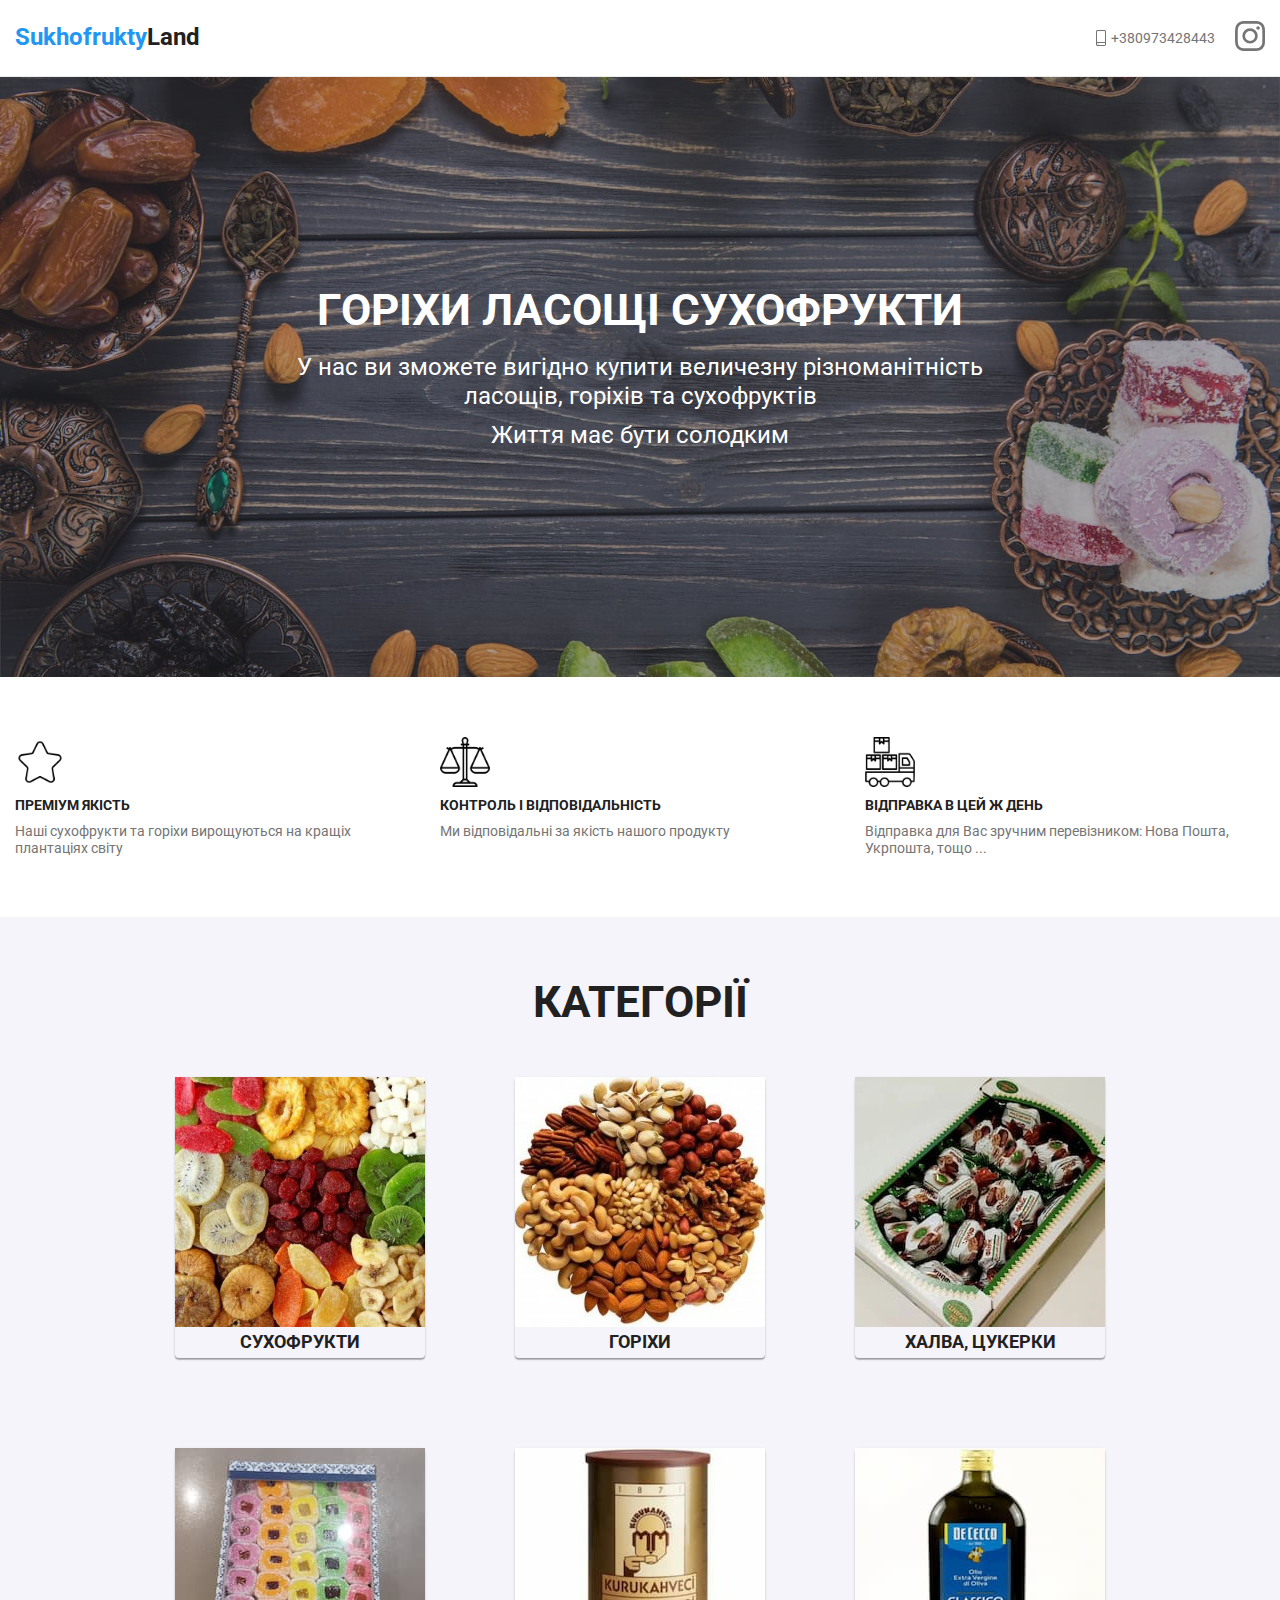
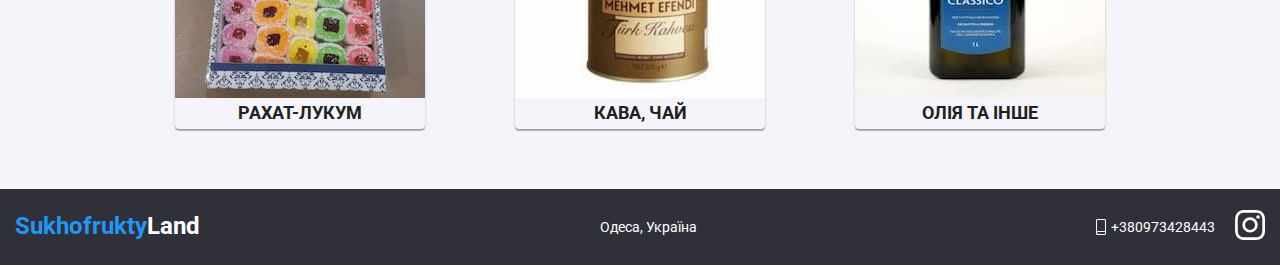
==== commit 992e3910: "zapolnenie" ====
--- a/index.html
+++ b/index.html
@@ -96,7 +96,7 @@
         <li class="category__item">
           <a class="category__cardset link" href="./oil.html">
             <img src="./images/category/oil.jpg" alt="oil">
-            <h3 class="category__name">ОЛІЯ</h3>
+            <h3 class="category__name">ОЛІЯ ТА ІНШЕ</h3>
           </a>
         </li>
       </ul>
--- a/css/main.min.css
+++ b/css/main.min.css
@@ -1 +1 @@
-body{font-family:"Roboto",sans-serif;color:#212121;background-color:#fff;min-width:320px}img{display:block;max-width:100%;height:auto}h1,h2,h3,h4,h5,h6,p,ul{margin:0;padding:0}ul{list-style:none}.link{text-decoration:none}.visually-hidden{position:absolute;width:1px;height:1px;margin:-1px;padding:0;overflow:hidden;border:0;clip:rect(0 0 0 0)}.container{margin:0 auto;padding:15px;max-width:480px}@media screen and (min-width: 768px){.container{max-width:768px}}@media screen and (min-width: 1280px){.container{max-width:1280px}}.header{border-bottom:1px solid #ececec;display:-webkit-box;display:-ms-flexbox;display:flex;-webkit-box-pack:justify;-ms-flex-pack:justify;justify-content:space-between;-webkit-box-align:center;-ms-flex-align:center;align-items:center}.logo{font-weight:700;font-size:20px;color:#2196f3}@media screen and (min-width: 768px){.logo{font-size:24px}}.logo--dark{color:#212121}.contact{display:-webkit-box;display:-ms-flexbox;display:flex;gap:5px;-webkit-box-align:center;-ms-flex-align:center;align-items:center}@media screen and (min-width: 768px){.contact{gap:20px}}.contact__tel{font-weight:400;font-size:14px;padding:15px 0;color:#757575;display:-webkit-inline-box;display:-ms-inline-flexbox;display:inline-flex;gap:5px}.contact__tel:hover,.contact__tel:focus{color:#2196f3}.contact__icon{fill:currentColor}.contact__instagram{border-radius:50%;fill:#757575}.contact__instagram:hover,.contact__instagram:focus{fill:#2196f3}.hero{text-align:center;margin-left:auto;margin-right:auto;background-color:#2f303a;background-image:-webkit-gradient(linear, left top, right top, from(rgba(47, 48, 58, 0.4)), to(rgba(47, 48, 58, 0.4))),url(../images/hero/1.jpg);background-image:linear-gradient(to right, rgba(47, 48, 58, 0.4), rgba(47, 48, 58, 0.4)),url(../images/hero/1.jpg);background-repeat:no-repeat;background-position:center;background-size:cover;min-height:400px;padding-top:120px}@media screen and (min-width: 1280px){.hero{max-width:1600px;min-height:600px;padding-top:200px}}.hero__title{margin-left:auto;margin-right:auto;max-width:400px;font-weight:700;font-size:24px;line-height:1.5;text-transform:uppercase;color:#fff}@media screen and (min-width: 1280px){.hero__title{font-size:44px;max-width:700px}}.hero__text{margin-left:auto;margin-right:auto;margin-top:10px;max-width:400px;font-weight:400;font-size:14px;line-height:1.2;color:#fff}@media screen and (min-width: 1280px){.hero__text{font-size:24px;max-width:700px}}@media screen and (min-width: 768px){.benefits{padding-top:60px;padding-bottom:60px}}.benefits__list{display:-webkit-box;display:-ms-flexbox;display:flex;-webkit-box-orient:vertical;-webkit-box-direction:normal;-ms-flex-direction:column;flex-direction:column}@media screen and (max-width: 767px){.benefits__list{gap:20px}}@media screen and (min-width: 768px){.benefits__list{-webkit-box-orient:horizontal;-webkit-box-direction:normal;-ms-flex-direction:row;flex-direction:row;-webkit-box-pack:justify;-ms-flex-pack:justify;justify-content:space-between}}@media screen and (min-width: 768px){.benefits__item{width:200px}}@media screen and (min-width: 1280px){.benefits__item{width:400px}}.benefits__title{text-align:left;margin-top:10px;margin-bottom:10px;font-weight:700;font-size:14px}.benefits__description{text-align:left;font-weight:400;font-size:14px;line-height:1.2;color:#757575}.benefits__image{width:25px}@media screen and (min-width: 768px){.benefits__image{width:50px}}@media screen and (min-width: 768px){.benefits{padding-top:60px;padding-bottom:60px}}.benefits__list{display:-webkit-box;display:-ms-flexbox;display:flex;-webkit-box-orient:vertical;-webkit-box-direction:normal;-ms-flex-direction:column;flex-direction:column}@media screen and (max-width: 767px){.benefits__list{gap:20px}}@media screen and (min-width: 768px){.benefits__list{-webkit-box-orient:horizontal;-webkit-box-direction:normal;-ms-flex-direction:row;flex-direction:row;-webkit-box-pack:justify;-ms-flex-pack:justify;justify-content:space-between}}@media screen and (min-width: 768px){.benefits__item{width:200px}}@media screen and (min-width: 1280px){.benefits__item{width:400px}}.benefits__title{text-align:left;margin-top:10px;margin-bottom:10px;font-weight:700;font-size:14px}.benefits__description{text-align:left;font-weight:400;font-size:14px;line-height:1.2;color:#757575}.benefits__image{width:25px}@media screen and (min-width: 768px){.benefits__image{width:50px}}.category{background-color:#f5f4fa}@media screen and (min-width: 768px){.category{padding-top:60px;padding-bottom:60px}}.category__title{margin-bottom:30px;font-weight:700;font-size:24px;text-align:center}@media screen and (min-width: 768px){.category__title{margin-bottom:50px;font-size:44px}}.category__list{display:-webkit-box;display:-ms-flexbox;display:flex;-webkit-box-orient:vertical;-webkit-box-direction:normal;-ms-flex-direction:column;flex-direction:column;-webkit-box-align:center;-ms-flex-align:center;align-items:center;grid-gap:20px}@media screen and (min-width: 768px){.category__list{-webkit-box-orient:horizontal;-webkit-box-direction:normal;-ms-flex-direction:row;flex-direction:row;-ms-flex-wrap:wrap;flex-wrap:wrap;-webkit-box-pack:center;-ms-flex-pack:center;justify-content:center;grid-gap:90px}}.category__item{-webkit-box-shadow:0px 1px 3px rgba(0,0,0,.12),0px 1px 1px rgba(0,0,0,.14),0px 2px 1px rgba(0,0,0,.2);box-shadow:0px 1px 3px rgba(0,0,0,.12),0px 1px 1px rgba(0,0,0,.14),0px 2px 1px rgba(0,0,0,.2);border-radius:4px}.category__name{margin:5px 0;font-weight:700;font-size:18px;text-align:center;color:#212121}.footer{background-color:#2f303a;display:-webkit-box;display:-ms-flexbox;display:flex;-webkit-box-orient:vertical;-webkit-box-direction:normal;-ms-flex-direction:column;flex-direction:column;-webkit-box-align:center;-ms-flex-align:center;align-items:center}@media screen and (min-width: 768px){.footer{-webkit-box-orient:horizontal;-webkit-box-direction:normal;-ms-flex-direction:row;flex-direction:row}}.footer__city{font-weight:400;font-size:14px;padding-top:15px;color:#fff}@media screen and (min-width: 768px){.footer__city{padding:15px 0;margin:0 auto}}.footer__city:hover,.footer__city:focus{color:#2196f3}.logo--white{color:#fff}.contact__tel--white{color:#fff}.contact__instagram--white{fill:#fff;margin-left:20px}.sukhofrukty{background-color:#f5f4fa}@media screen and (min-width: 768px){.sukhofrukty{padding-top:60px;padding-bottom:60px}}.sukhofrukty__title{margin-bottom:30px;font-weight:700;font-size:24px;text-align:center}@media screen and (min-width: 768px){.sukhofrukty__title{margin-bottom:50px;font-size:44px}}.sukhofrukty__list{display:-webkit-box;display:-ms-flexbox;display:flex;-webkit-box-orient:vertical;-webkit-box-direction:normal;-ms-flex-direction:column;flex-direction:column;-webkit-box-align:center;-ms-flex-align:center;align-items:center;grid-gap:20px}@media screen and (min-width: 768px){.sukhofrukty__list{-webkit-box-orient:horizontal;-webkit-box-direction:normal;-ms-flex-direction:row;flex-direction:row;-ms-flex-wrap:wrap;flex-wrap:wrap;-webkit-box-pack:center;-ms-flex-pack:center;justify-content:center;grid-gap:90px}}.sukhofrukty__item{-webkit-box-shadow:0px 1px 3px rgba(0,0,0,.12),0px 1px 1px rgba(0,0,0,.14),0px 2px 1px rgba(0,0,0,.2);box-shadow:0px 1px 3px rgba(0,0,0,.12),0px 1px 1px rgba(0,0,0,.14),0px 2px 1px rgba(0,0,0,.2);border-radius:4px}.sukhofrukty__name{margin:5px 0;font-weight:700;font-size:18px;text-align:center;color:#212121}.sukhofrukty__description{text-align:left;font-weight:400;font-size:14px;line-height:1.2;color:#757575}/*# sourceMappingURL=main.min.css.map */+body{font-family:"Roboto",sans-serif;color:#212121;background-color:#fff;min-width:320px}img{display:block;max-width:100%;height:auto}h1,h2,h3,h4,h5,h6,p,ul{margin:0;padding:0}ul{list-style:none}.link{text-decoration:none}.visually-hidden{position:absolute;width:1px;height:1px;margin:-1px;padding:0;overflow:hidden;border:0;clip:rect(0 0 0 0)}.container{margin:0 auto;padding:15px;max-width:480px}@media screen and (min-width: 768px){.container{max-width:768px}}@media screen and (min-width: 1280px){.container{max-width:1280px}}.header{border-bottom:1px solid #ececec;display:-webkit-box;display:-ms-flexbox;display:flex;-webkit-box-pack:justify;-ms-flex-pack:justify;justify-content:space-between;-webkit-box-align:center;-ms-flex-align:center;align-items:center}.logo{font-weight:700;font-size:20px;color:#2196f3}@media screen and (min-width: 768px){.logo{font-size:24px}}.logo--dark{color:#212121}.contact{display:-webkit-box;display:-ms-flexbox;display:flex;gap:5px;-webkit-box-align:center;-ms-flex-align:center;align-items:center}@media screen and (min-width: 768px){.contact{gap:20px}}.contact__tel{font-weight:400;font-size:14px;padding:15px 0;color:#757575;display:-webkit-inline-box;display:-ms-inline-flexbox;display:inline-flex;gap:5px}.contact__tel:hover,.contact__tel:focus{color:#2196f3}.contact__icon{fill:currentColor}.contact__instagram{border-radius:50%;fill:#757575}.contact__instagram:hover,.contact__instagram:focus{fill:#2196f3}.hero{text-align:center;margin-left:auto;margin-right:auto;background-color:#2f303a;background-image:-webkit-gradient(linear, left top, right top, from(rgba(47, 48, 58, 0.4)), to(rgba(47, 48, 58, 0.4))),url(../images/hero/1.jpg);background-image:linear-gradient(to right, rgba(47, 48, 58, 0.4), rgba(47, 48, 58, 0.4)),url(../images/hero/1.jpg);background-repeat:no-repeat;background-position:center;background-size:cover;min-height:400px;padding-top:120px}@media screen and (min-width: 1280px){.hero{max-width:1600px;min-height:600px;padding-top:200px}}.hero__title{margin-left:auto;margin-right:auto;max-width:400px;font-weight:700;font-size:24px;line-height:1.5;text-transform:uppercase;color:#fff}@media screen and (min-width: 1280px){.hero__title{font-size:44px;max-width:700px}}.hero__text{margin-left:auto;margin-right:auto;margin-top:10px;max-width:400px;font-weight:400;font-size:14px;line-height:1.2;color:#fff}@media screen and (min-width: 1280px){.hero__text{font-size:24px;max-width:700px}}@media screen and (min-width: 768px){.benefits{padding-top:60px;padding-bottom:60px}}.benefits__list{display:-webkit-box;display:-ms-flexbox;display:flex;-webkit-box-orient:vertical;-webkit-box-direction:normal;-ms-flex-direction:column;flex-direction:column}@media screen and (max-width: 767px){.benefits__list{gap:20px}}@media screen and (min-width: 768px){.benefits__list{-webkit-box-orient:horizontal;-webkit-box-direction:normal;-ms-flex-direction:row;flex-direction:row;-webkit-box-pack:justify;-ms-flex-pack:justify;justify-content:space-between}}@media screen and (min-width: 768px){.benefits__item{width:200px}}@media screen and (min-width: 1280px){.benefits__item{width:400px}}.benefits__title{text-align:left;margin-top:10px;margin-bottom:10px;font-weight:700;font-size:14px}.benefits__description{text-align:left;font-weight:400;font-size:14px;line-height:1.2;color:#757575}.benefits__image{width:25px}@media screen and (min-width: 768px){.benefits__image{width:50px}}@media screen and (min-width: 768px){.benefits{padding-top:60px;padding-bottom:60px}}.benefits__list{display:-webkit-box;display:-ms-flexbox;display:flex;-webkit-box-orient:vertical;-webkit-box-direction:normal;-ms-flex-direction:column;flex-direction:column}@media screen and (max-width: 767px){.benefits__list{gap:20px}}@media screen and (min-width: 768px){.benefits__list{-webkit-box-orient:horizontal;-webkit-box-direction:normal;-ms-flex-direction:row;flex-direction:row;-webkit-box-pack:justify;-ms-flex-pack:justify;justify-content:space-between}}@media screen and (min-width: 768px){.benefits__item{width:200px}}@media screen and (min-width: 1280px){.benefits__item{width:400px}}.benefits__title{text-align:left;margin-top:10px;margin-bottom:10px;font-weight:700;font-size:14px}.benefits__description{text-align:left;font-weight:400;font-size:14px;line-height:1.2;color:#757575}.benefits__image{width:25px}@media screen and (min-width: 768px){.benefits__image{width:50px}}.category{background-color:#f5f4fa}@media screen and (min-width: 768px){.category{padding-top:60px;padding-bottom:60px}}.category__title{margin-bottom:30px;font-weight:700;font-size:24px;text-align:center}@media screen and (min-width: 768px){.category__title{margin-bottom:50px;font-size:44px}}.category__list{display:-webkit-box;display:-ms-flexbox;display:flex;-webkit-box-orient:vertical;-webkit-box-direction:normal;-ms-flex-direction:column;flex-direction:column;-webkit-box-align:center;-ms-flex-align:center;align-items:center;grid-gap:20px}@media screen and (min-width: 768px){.category__list{-webkit-box-orient:horizontal;-webkit-box-direction:normal;-ms-flex-direction:row;flex-direction:row;-ms-flex-wrap:wrap;flex-wrap:wrap;-webkit-box-pack:center;-ms-flex-pack:center;justify-content:center;grid-gap:90px}}.category__item{-webkit-box-shadow:0px 1px 3px rgba(0,0,0,.12),0px 1px 1px rgba(0,0,0,.14),0px 2px 1px rgba(0,0,0,.2);box-shadow:0px 1px 3px rgba(0,0,0,.12),0px 1px 1px rgba(0,0,0,.14),0px 2px 1px rgba(0,0,0,.2);border-radius:4px;max-width:250px}.category__name{margin:5px 0;font-weight:700;font-size:18px;text-align:center;color:#212121}.footer{background-color:#2f303a;display:-webkit-box;display:-ms-flexbox;display:flex;-webkit-box-orient:vertical;-webkit-box-direction:normal;-ms-flex-direction:column;flex-direction:column;-webkit-box-align:center;-ms-flex-align:center;align-items:center}@media screen and (min-width: 768px){.footer{-webkit-box-orient:horizontal;-webkit-box-direction:normal;-ms-flex-direction:row;flex-direction:row}}.footer__city{font-weight:400;font-size:14px;padding-top:15px;color:#fff}@media screen and (min-width: 768px){.footer__city{padding:15px 0;margin:0 auto}}.footer__city:hover,.footer__city:focus{color:#2196f3}.logo--white{color:#fff}.contact__tel--white{color:#fff}.contact__instagram--white{fill:#fff;margin-left:20px}.sukhofrukty{background-color:#f5f4fa}@media screen and (min-width: 768px){.sukhofrukty{padding-top:60px;padding-bottom:60px}}.sukhofrukty__title{margin-bottom:30px;font-weight:700;font-size:24px;text-align:center}@media screen and (min-width: 768px){.sukhofrukty__title{margin-bottom:50px;font-size:44px}}.sukhofrukty__list{display:-webkit-box;display:-ms-flexbox;display:flex;-webkit-box-orient:vertical;-webkit-box-direction:normal;-ms-flex-direction:column;flex-direction:column;-webkit-box-align:center;-ms-flex-align:center;align-items:center;grid-gap:20px}@media screen and (min-width: 768px){.sukhofrukty__list{-webkit-box-orient:horizontal;-webkit-box-direction:normal;-ms-flex-direction:row;flex-direction:row;-ms-flex-wrap:wrap;flex-wrap:wrap;-webkit-box-pack:center;-ms-flex-pack:center;justify-content:center;grid-gap:90px}}.sukhofrukty__item{-webkit-box-shadow:0px 1px 3px rgba(0,0,0,.12),0px 1px 1px rgba(0,0,0,.14),0px 2px 1px rgba(0,0,0,.2);box-shadow:0px 1px 3px rgba(0,0,0,.12),0px 1px 1px rgba(0,0,0,.14),0px 2px 1px rgba(0,0,0,.2);border-radius:4px;padding:5px;max-width:260px}.sukhofrukty__name{margin:10px 0;font-weight:700;font-size:18px;text-align:center}.sukhofrukty__description{text-align:left;font-weight:400;font-size:14px;line-height:1.2}.sukhofrukty__property{text-align:center;font-weight:400;font-size:14px;line-height:1.8}.gorikhi{background-color:#f5f4fa}@media screen and (min-width: 768px){.gorikhi{padding-top:60px;padding-bottom:60px}}.gorikhi__title{margin-bottom:30px;font-weight:700;font-size:24px;text-align:center}@media screen and (min-width: 768px){.gorikhi__title{margin-bottom:50px;font-size:44px}}.gorikhi__list{display:-webkit-box;display:-ms-flexbox;display:flex;-webkit-box-orient:vertical;-webkit-box-direction:normal;-ms-flex-direction:column;flex-direction:column;-webkit-box-align:center;-ms-flex-align:center;align-items:center;grid-gap:20px}@media screen and (min-width: 768px){.gorikhi__list{-webkit-box-orient:horizontal;-webkit-box-direction:normal;-ms-flex-direction:row;flex-direction:row;-ms-flex-wrap:wrap;flex-wrap:wrap;-webkit-box-pack:center;-ms-flex-pack:center;justify-content:center;grid-gap:90px}}.gorikhi__item{-webkit-box-shadow:0px 1px 3px rgba(0,0,0,.12),0px 1px 1px rgba(0,0,0,.14),0px 2px 1px rgba(0,0,0,.2);box-shadow:0px 1px 3px rgba(0,0,0,.12),0px 1px 1px rgba(0,0,0,.14),0px 2px 1px rgba(0,0,0,.2);border-radius:4px;padding:5px;max-width:260px}.gorikhi__name{margin:10px 0;font-weight:700;font-size:18px;text-align:center}.gorikhi__description{text-align:left;font-weight:400;font-size:14px;line-height:1.2}.gorikhi__property{text-align:center;font-weight:400;font-size:14px;line-height:1.8}.candy{background-color:#f5f4fa}@media screen and (min-width: 768px){.candy{padding-top:60px;padding-bottom:60px}}.candy__title{margin-bottom:30px;font-weight:700;font-size:24px;text-align:center}@media screen and (min-width: 768px){.candy__title{margin-bottom:50px;font-size:44px}}.candy__list{display:-webkit-box;display:-ms-flexbox;display:flex;-webkit-box-orient:vertical;-webkit-box-direction:normal;-ms-flex-direction:column;flex-direction:column;-webkit-box-align:center;-ms-flex-align:center;align-items:center;grid-gap:20px}@media screen and (min-width: 768px){.candy__list{-webkit-box-orient:horizontal;-webkit-box-direction:normal;-ms-flex-direction:row;flex-direction:row;-ms-flex-wrap:wrap;flex-wrap:wrap;-webkit-box-pack:center;-ms-flex-pack:center;justify-content:center;grid-gap:90px}}.candy__item{-webkit-box-shadow:0px 1px 3px rgba(0,0,0,.12),0px 1px 1px rgba(0,0,0,.14),0px 2px 1px rgba(0,0,0,.2);box-shadow:0px 1px 3px rgba(0,0,0,.12),0px 1px 1px rgba(0,0,0,.14),0px 2px 1px rgba(0,0,0,.2);border-radius:4px;padding:5px;max-width:260px}.candy__name{margin:10px 0;font-weight:700;font-size:18px;text-align:center}.candy__description{text-align:left;font-weight:400;font-size:14px;line-height:1.2}.candy__property{text-align:center;font-weight:400;font-size:14px;line-height:1.8}.rahat{background-color:#f5f4fa}@media screen and (min-width: 768px){.rahat{padding-top:60px;padding-bottom:60px}}.rahat__title{margin-bottom:30px;font-weight:700;font-size:24px;text-align:center}@media screen and (min-width: 768px){.rahat__title{margin-bottom:50px;font-size:44px}}.rahat__list{display:-webkit-box;display:-ms-flexbox;display:flex;-webkit-box-orient:vertical;-webkit-box-direction:normal;-ms-flex-direction:column;flex-direction:column;-webkit-box-align:center;-ms-flex-align:center;align-items:center;grid-gap:20px}@media screen and (min-width: 768px){.rahat__list{-webkit-box-orient:horizontal;-webkit-box-direction:normal;-ms-flex-direction:row;flex-direction:row;-ms-flex-wrap:wrap;flex-wrap:wrap;-webkit-box-pack:center;-ms-flex-pack:center;justify-content:center;grid-gap:90px}}.rahat__item{-webkit-box-shadow:0px 1px 3px rgba(0,0,0,.12),0px 1px 1px rgba(0,0,0,.14),0px 2px 1px rgba(0,0,0,.2);box-shadow:0px 1px 3px rgba(0,0,0,.12),0px 1px 1px rgba(0,0,0,.14),0px 2px 1px rgba(0,0,0,.2);border-radius:4px;padding:5px;max-width:260px}.rahat__name{margin:10px 0;font-weight:700;font-size:18px;text-align:center}.rahat__description{text-align:left;font-weight:400;font-size:14px;line-height:1.2}.rahat__property{text-align:center;font-weight:400;font-size:14px;line-height:1.8}.drink{background-color:#f5f4fa}@media screen and (min-width: 768px){.drink{padding-top:60px;padding-bottom:60px}}.drink__title{margin-bottom:30px;font-weight:700;font-size:24px;text-align:center}@media screen and (min-width: 768px){.drink__title{margin-bottom:50px;font-size:44px}}.drink__list{display:-webkit-box;display:-ms-flexbox;display:flex;-webkit-box-orient:vertical;-webkit-box-direction:normal;-ms-flex-direction:column;flex-direction:column;-webkit-box-align:center;-ms-flex-align:center;align-items:center;grid-gap:20px}@media screen and (min-width: 768px){.drink__list{-webkit-box-orient:horizontal;-webkit-box-direction:normal;-ms-flex-direction:row;flex-direction:row;-ms-flex-wrap:wrap;flex-wrap:wrap;-webkit-box-pack:center;-ms-flex-pack:center;justify-content:center;grid-gap:90px}}.drink__item{-webkit-box-shadow:0px 1px 3px rgba(0,0,0,.12),0px 1px 1px rgba(0,0,0,.14),0px 2px 1px rgba(0,0,0,.2);box-shadow:0px 1px 3px rgba(0,0,0,.12),0px 1px 1px rgba(0,0,0,.14),0px 2px 1px rgba(0,0,0,.2);border-radius:4px;padding:5px;max-width:260px}.drink__name{margin:10px 0;font-weight:700;font-size:18px;text-align:center}.drink__description{text-align:left;font-weight:400;font-size:14px;line-height:1.2}.drink__property{text-align:center;font-weight:400;font-size:14px;line-height:1.8}.oil{background-color:#f5f4fa}@media screen and (min-width: 768px){.oil{padding-top:60px;padding-bottom:60px}}.oil__title{margin-bottom:30px;font-weight:700;font-size:24px;text-align:center}@media screen and (min-width: 768px){.oil__title{margin-bottom:50px;font-size:44px}}.oil__list{display:-webkit-box;display:-ms-flexbox;display:flex;-webkit-box-orient:vertical;-webkit-box-direction:normal;-ms-flex-direction:column;flex-direction:column;-webkit-box-align:center;-ms-flex-align:center;align-items:center;grid-gap:20px}@media screen and (min-width: 768px){.oil__list{-webkit-box-orient:horizontal;-webkit-box-direction:normal;-ms-flex-direction:row;flex-direction:row;-ms-flex-wrap:wrap;flex-wrap:wrap;-webkit-box-pack:center;-ms-flex-pack:center;justify-content:center;grid-gap:90px}}.oil__item{-webkit-box-shadow:0px 1px 3px rgba(0,0,0,.12),0px 1px 1px rgba(0,0,0,.14),0px 2px 1px rgba(0,0,0,.2);box-shadow:0px 1px 3px rgba(0,0,0,.12),0px 1px 1px rgba(0,0,0,.14),0px 2px 1px rgba(0,0,0,.2);border-radius:4px;padding:5px;max-width:260px}.oil__name{margin:10px 0;font-weight:700;font-size:18px;text-align:center}.oil__description{text-align:left;font-weight:400;font-size:14px;line-height:1.2}.oil__property{text-align:center;font-weight:400;font-size:14px;line-height:1.8}/*# sourceMappingURL=main.min.css.map */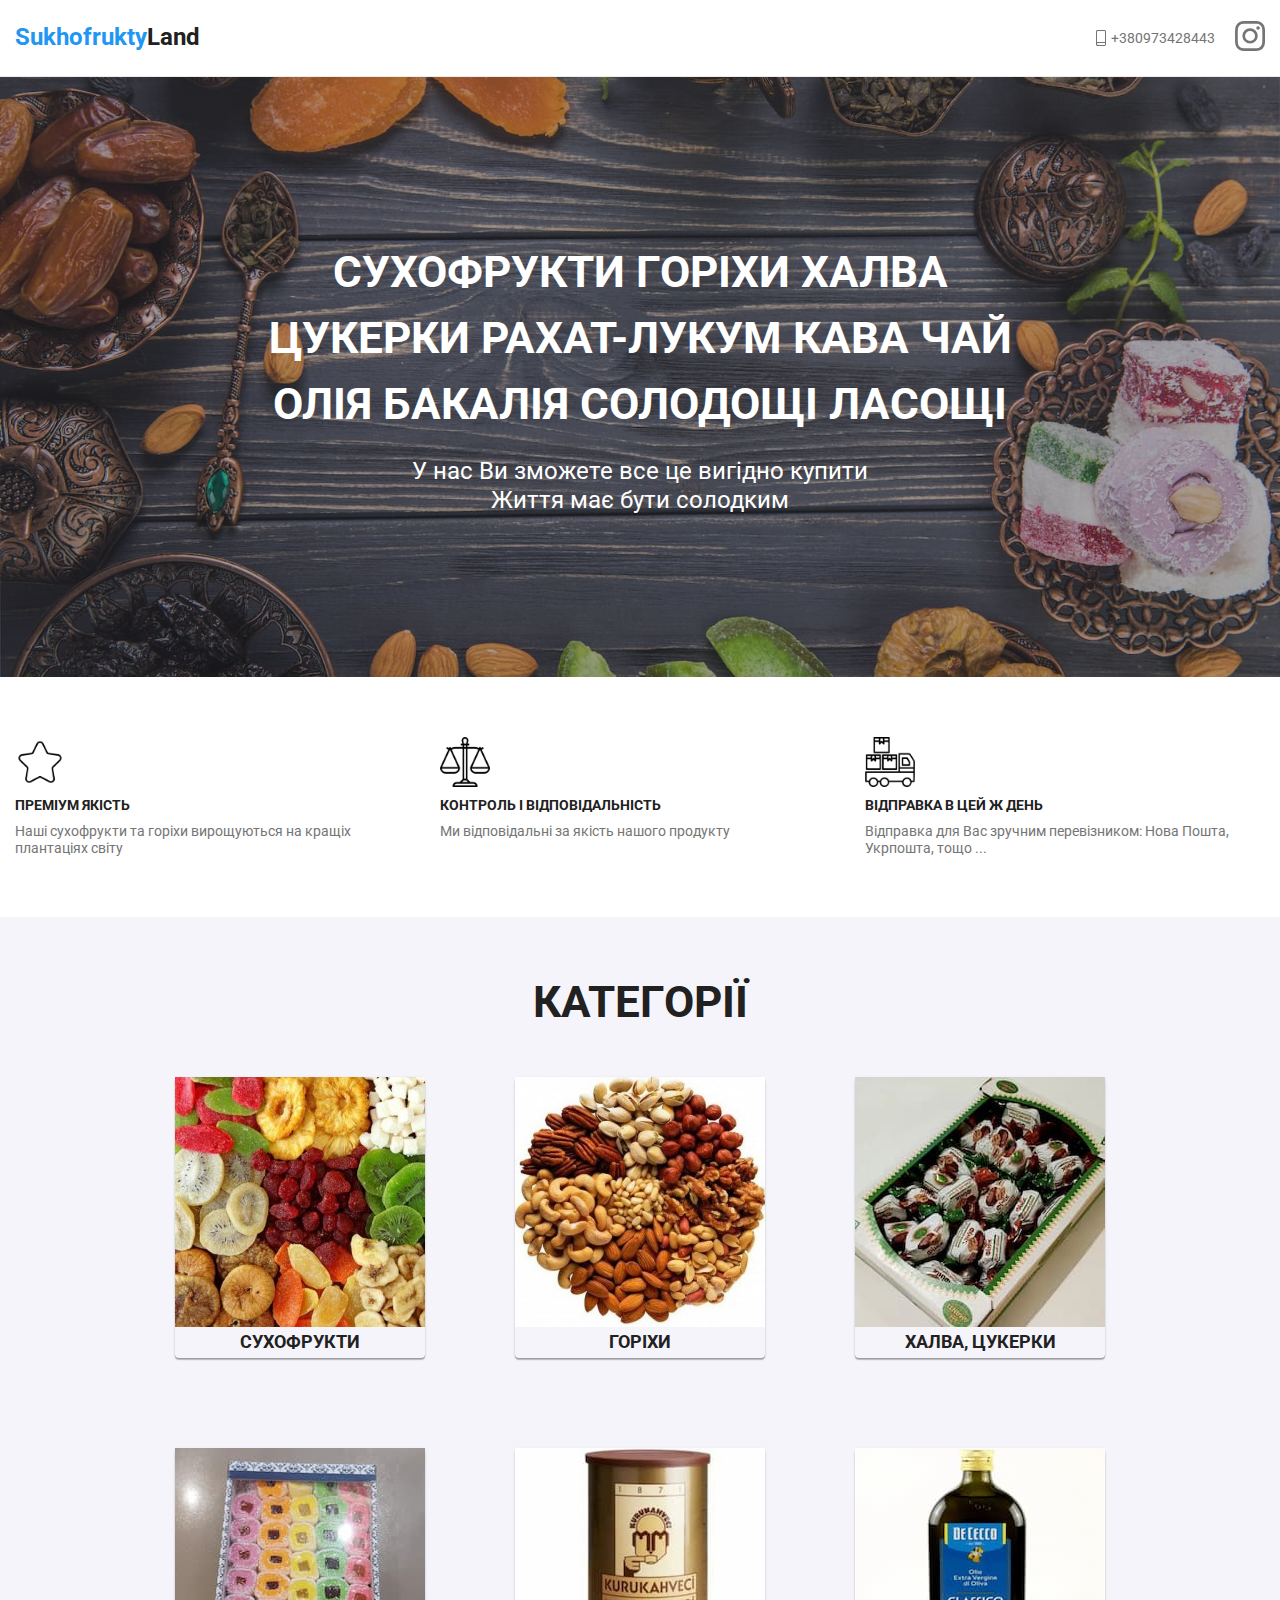
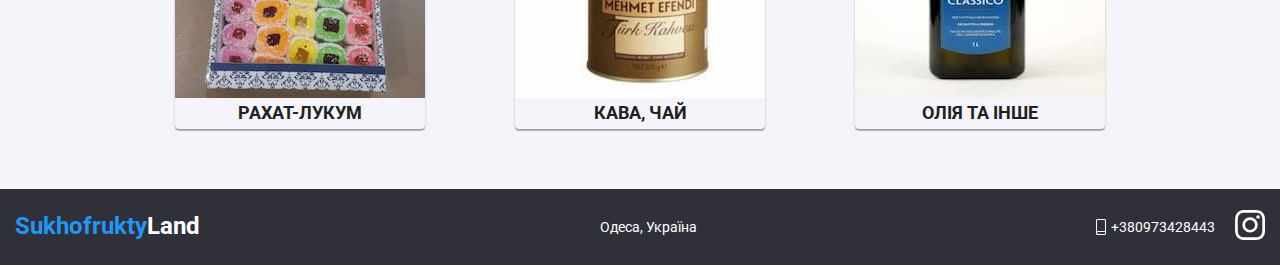
==== commit 695ba557: "na test" ====
--- a/index.html
+++ b/index.html
@@ -4,7 +4,10 @@
     <meta charset="UTF-8">
     <meta http-equiv="X-UA-Compatible" content="IE=edge">
     <meta name="viewport" content="width=device-width, initial-scale=1.0">
-    <title>Горіхи | Ласощі | Сухофрукти</title>
+    <title>Інтернет-магазин SukhofruktyLand Сухофрукти Горіхи Халва Цукерки Рахат-лукум Кава Чай Олія Бакалія Солодощі Ласощі</title>
+    <meta name="description" content="Інтернет-магазин SukhofruktyLand Сухофрукти Горіхи Халва Цукерки Рахат-лукум Кава Чай Олія Бакалія Солодощі Ласощі">
+    <meta name="keywords" content="Інтернет-магазин SukhofruktyLand Сухофрукти Горіхи Халва Цукерки Рахат-лукум Кава Чай Олія Бакалія Солодощі Ласощі">
+    <meta name="robots" content="index,follow">
     <link href="./images/icon.ico" rel="shortcut icon" />
     <link rel="preconnect" href="https://fonts.googleapis.com">
     <link rel="preconnect" href="https://fonts.gstatic.com" crossorigin>
@@ -34,8 +37,8 @@
   <main>
     <!-- Hero -->
 		<section class="hero">
-			<h1 class="hero__title">Горіхи Ласощі Сухофрукти</h1>
-      <p class="hero__text">У нас ви зможете вигідно купити величезну різноманітність ласощів, горіхів та сухофруктів</p>
+			<h1 class="hero__title">Сухофрукти Горіхи Халва Цукерки Рахат-лукум Кава Чай Олія Бакалія Солодощі Ласощі</h1>
+      <p class="hero__text">У нас Ви зможете все це вигідно купити</p>
       <p class="hero__text">Життя має бути солодким</p>
 		</section>
     <!-- Benefits -->
@@ -117,6 +120,7 @@
         <use href="./images/icons.svg#instagram"></use>
       </svg>
     </a>
-  </footer>    
+  </footer>
+
 </body>
 </html>--- a/css/main.min.css
+++ b/css/main.min.css
@@ -1 +1 @@
-body{font-family:"Roboto",sans-serif;color:#212121;background-color:#fff;min-width:320px}img{display:block;max-width:100%;height:auto}h1,h2,h3,h4,h5,h6,p,ul{margin:0;padding:0}ul{list-style:none}.link{text-decoration:none}.visually-hidden{position:absolute;width:1px;height:1px;margin:-1px;padding:0;overflow:hidden;border:0;clip:rect(0 0 0 0)}.container{margin:0 auto;padding:15px;max-width:480px}@media screen and (min-width: 768px){.container{max-width:768px}}@media screen and (min-width: 1280px){.container{max-width:1280px}}.header{border-bottom:1px solid #ececec;display:-webkit-box;display:-ms-flexbox;display:flex;-webkit-box-pack:justify;-ms-flex-pack:justify;justify-content:space-between;-webkit-box-align:center;-ms-flex-align:center;align-items:center}.logo{font-weight:700;font-size:20px;color:#2196f3}@media screen and (min-width: 768px){.logo{font-size:24px}}.logo--dark{color:#212121}.contact{display:-webkit-box;display:-ms-flexbox;display:flex;gap:5px;-webkit-box-align:center;-ms-flex-align:center;align-items:center}@media screen and (min-width: 768px){.contact{gap:20px}}.contact__tel{font-weight:400;font-size:14px;padding:15px 0;color:#757575;display:-webkit-inline-box;display:-ms-inline-flexbox;display:inline-flex;gap:5px}.contact__tel:hover,.contact__tel:focus{color:#2196f3}.contact__icon{fill:currentColor}.contact__instagram{border-radius:50%;fill:#757575}.contact__instagram:hover,.contact__instagram:focus{fill:#2196f3}.hero{text-align:center;margin-left:auto;margin-right:auto;background-color:#2f303a;background-image:-webkit-gradient(linear, left top, right top, from(rgba(47, 48, 58, 0.4)), to(rgba(47, 48, 58, 0.4))),url(../images/hero/1.jpg);background-image:linear-gradient(to right, rgba(47, 48, 58, 0.4), rgba(47, 48, 58, 0.4)),url(../images/hero/1.jpg);background-repeat:no-repeat;background-position:center;background-size:cover;min-height:400px;padding-top:120px}@media screen and (min-width: 1280px){.hero{max-width:1600px;min-height:600px;padding-top:200px}}.hero__title{margin-left:auto;margin-right:auto;max-width:400px;font-weight:700;font-size:24px;line-height:1.5;text-transform:uppercase;color:#fff}@media screen and (min-width: 1280px){.hero__title{font-size:44px;max-width:700px}}.hero__text{margin-left:auto;margin-right:auto;margin-top:10px;max-width:400px;font-weight:400;font-size:14px;line-height:1.2;color:#fff}@media screen and (min-width: 1280px){.hero__text{font-size:24px;max-width:700px}}@media screen and (min-width: 768px){.benefits{padding-top:60px;padding-bottom:60px}}.benefits__list{display:-webkit-box;display:-ms-flexbox;display:flex;-webkit-box-orient:vertical;-webkit-box-direction:normal;-ms-flex-direction:column;flex-direction:column}@media screen and (max-width: 767px){.benefits__list{gap:20px}}@media screen and (min-width: 768px){.benefits__list{-webkit-box-orient:horizontal;-webkit-box-direction:normal;-ms-flex-direction:row;flex-direction:row;-webkit-box-pack:justify;-ms-flex-pack:justify;justify-content:space-between}}@media screen and (min-width: 768px){.benefits__item{width:200px}}@media screen and (min-width: 1280px){.benefits__item{width:400px}}.benefits__title{text-align:left;margin-top:10px;margin-bottom:10px;font-weight:700;font-size:14px}.benefits__description{text-align:left;font-weight:400;font-size:14px;line-height:1.2;color:#757575}.benefits__image{width:25px}@media screen and (min-width: 768px){.benefits__image{width:50px}}@media screen and (min-width: 768px){.benefits{padding-top:60px;padding-bottom:60px}}.benefits__list{display:-webkit-box;display:-ms-flexbox;display:flex;-webkit-box-orient:vertical;-webkit-box-direction:normal;-ms-flex-direction:column;flex-direction:column}@media screen and (max-width: 767px){.benefits__list{gap:20px}}@media screen and (min-width: 768px){.benefits__list{-webkit-box-orient:horizontal;-webkit-box-direction:normal;-ms-flex-direction:row;flex-direction:row;-webkit-box-pack:justify;-ms-flex-pack:justify;justify-content:space-between}}@media screen and (min-width: 768px){.benefits__item{width:200px}}@media screen and (min-width: 1280px){.benefits__item{width:400px}}.benefits__title{text-align:left;margin-top:10px;margin-bottom:10px;font-weight:700;font-size:14px}.benefits__description{text-align:left;font-weight:400;font-size:14px;line-height:1.2;color:#757575}.benefits__image{width:25px}@media screen and (min-width: 768px){.benefits__image{width:50px}}.category{background-color:#f5f4fa}@media screen and (min-width: 768px){.category{padding-top:60px;padding-bottom:60px}}.category__title{margin-bottom:30px;font-weight:700;font-size:24px;text-align:center}@media screen and (min-width: 768px){.category__title{margin-bottom:50px;font-size:44px}}.category__list{display:-webkit-box;display:-ms-flexbox;display:flex;-webkit-box-orient:vertical;-webkit-box-direction:normal;-ms-flex-direction:column;flex-direction:column;-webkit-box-align:center;-ms-flex-align:center;align-items:center;grid-gap:20px}@media screen and (min-width: 768px){.category__list{-webkit-box-orient:horizontal;-webkit-box-direction:normal;-ms-flex-direction:row;flex-direction:row;-ms-flex-wrap:wrap;flex-wrap:wrap;-webkit-box-pack:center;-ms-flex-pack:center;justify-content:center;grid-gap:90px}}.category__item{-webkit-box-shadow:0px 1px 3px rgba(0,0,0,.12),0px 1px 1px rgba(0,0,0,.14),0px 2px 1px rgba(0,0,0,.2);box-shadow:0px 1px 3px rgba(0,0,0,.12),0px 1px 1px rgba(0,0,0,.14),0px 2px 1px rgba(0,0,0,.2);border-radius:4px;max-width:250px}.category__name{margin:5px 0;font-weight:700;font-size:18px;text-align:center;color:#212121}.footer{background-color:#2f303a;display:-webkit-box;display:-ms-flexbox;display:flex;-webkit-box-orient:vertical;-webkit-box-direction:normal;-ms-flex-direction:column;flex-direction:column;-webkit-box-align:center;-ms-flex-align:center;align-items:center}@media screen and (min-width: 768px){.footer{-webkit-box-orient:horizontal;-webkit-box-direction:normal;-ms-flex-direction:row;flex-direction:row}}.footer__city{font-weight:400;font-size:14px;padding-top:15px;color:#fff}@media screen and (min-width: 768px){.footer__city{padding:15px 0;margin:0 auto}}.footer__city:hover,.footer__city:focus{color:#2196f3}.logo--white{color:#fff}.contact__tel--white{color:#fff}.contact__instagram--white{fill:#fff;margin-left:20px}.sukhofrukty{background-color:#f5f4fa}@media screen and (min-width: 768px){.sukhofrukty{padding-top:60px;padding-bottom:60px}}.sukhofrukty__title{margin-bottom:30px;font-weight:700;font-size:24px;text-align:center}@media screen and (min-width: 768px){.sukhofrukty__title{margin-bottom:50px;font-size:44px}}.sukhofrukty__list{display:-webkit-box;display:-ms-flexbox;display:flex;-webkit-box-orient:vertical;-webkit-box-direction:normal;-ms-flex-direction:column;flex-direction:column;-webkit-box-align:center;-ms-flex-align:center;align-items:center;grid-gap:20px}@media screen and (min-width: 768px){.sukhofrukty__list{-webkit-box-orient:horizontal;-webkit-box-direction:normal;-ms-flex-direction:row;flex-direction:row;-ms-flex-wrap:wrap;flex-wrap:wrap;-webkit-box-pack:center;-ms-flex-pack:center;justify-content:center;grid-gap:90px}}.sukhofrukty__item{-webkit-box-shadow:0px 1px 3px rgba(0,0,0,.12),0px 1px 1px rgba(0,0,0,.14),0px 2px 1px rgba(0,0,0,.2);box-shadow:0px 1px 3px rgba(0,0,0,.12),0px 1px 1px rgba(0,0,0,.14),0px 2px 1px rgba(0,0,0,.2);border-radius:4px;padding:5px;max-width:260px}.sukhofrukty__name{margin:10px 0;font-weight:700;font-size:18px;text-align:center}.sukhofrukty__description{text-align:left;font-weight:400;font-size:14px;line-height:1.2}.sukhofrukty__property{text-align:center;font-weight:400;font-size:14px;line-height:1.8}.gorikhi{background-color:#f5f4fa}@media screen and (min-width: 768px){.gorikhi{padding-top:60px;padding-bottom:60px}}.gorikhi__title{margin-bottom:30px;font-weight:700;font-size:24px;text-align:center}@media screen and (min-width: 768px){.gorikhi__title{margin-bottom:50px;font-size:44px}}.gorikhi__list{display:-webkit-box;display:-ms-flexbox;display:flex;-webkit-box-orient:vertical;-webkit-box-direction:normal;-ms-flex-direction:column;flex-direction:column;-webkit-box-align:center;-ms-flex-align:center;align-items:center;grid-gap:20px}@media screen and (min-width: 768px){.gorikhi__list{-webkit-box-orient:horizontal;-webkit-box-direction:normal;-ms-flex-direction:row;flex-direction:row;-ms-flex-wrap:wrap;flex-wrap:wrap;-webkit-box-pack:center;-ms-flex-pack:center;justify-content:center;grid-gap:90px}}.gorikhi__item{-webkit-box-shadow:0px 1px 3px rgba(0,0,0,.12),0px 1px 1px rgba(0,0,0,.14),0px 2px 1px rgba(0,0,0,.2);box-shadow:0px 1px 3px rgba(0,0,0,.12),0px 1px 1px rgba(0,0,0,.14),0px 2px 1px rgba(0,0,0,.2);border-radius:4px;padding:5px;max-width:260px}.gorikhi__name{margin:10px 0;font-weight:700;font-size:18px;text-align:center}.gorikhi__description{text-align:left;font-weight:400;font-size:14px;line-height:1.2}.gorikhi__property{text-align:center;font-weight:400;font-size:14px;line-height:1.8}.candy{background-color:#f5f4fa}@media screen and (min-width: 768px){.candy{padding-top:60px;padding-bottom:60px}}.candy__title{margin-bottom:30px;font-weight:700;font-size:24px;text-align:center}@media screen and (min-width: 768px){.candy__title{margin-bottom:50px;font-size:44px}}.candy__list{display:-webkit-box;display:-ms-flexbox;display:flex;-webkit-box-orient:vertical;-webkit-box-direction:normal;-ms-flex-direction:column;flex-direction:column;-webkit-box-align:center;-ms-flex-align:center;align-items:center;grid-gap:20px}@media screen and (min-width: 768px){.candy__list{-webkit-box-orient:horizontal;-webkit-box-direction:normal;-ms-flex-direction:row;flex-direction:row;-ms-flex-wrap:wrap;flex-wrap:wrap;-webkit-box-pack:center;-ms-flex-pack:center;justify-content:center;grid-gap:90px}}.candy__item{-webkit-box-shadow:0px 1px 3px rgba(0,0,0,.12),0px 1px 1px rgba(0,0,0,.14),0px 2px 1px rgba(0,0,0,.2);box-shadow:0px 1px 3px rgba(0,0,0,.12),0px 1px 1px rgba(0,0,0,.14),0px 2px 1px rgba(0,0,0,.2);border-radius:4px;padding:5px;max-width:260px}.candy__name{margin:10px 0;font-weight:700;font-size:18px;text-align:center}.candy__description{text-align:left;font-weight:400;font-size:14px;line-height:1.2}.candy__property{text-align:center;font-weight:400;font-size:14px;line-height:1.8}.rahat{background-color:#f5f4fa}@media screen and (min-width: 768px){.rahat{padding-top:60px;padding-bottom:60px}}.rahat__title{margin-bottom:30px;font-weight:700;font-size:24px;text-align:center}@media screen and (min-width: 768px){.rahat__title{margin-bottom:50px;font-size:44px}}.rahat__list{display:-webkit-box;display:-ms-flexbox;display:flex;-webkit-box-orient:vertical;-webkit-box-direction:normal;-ms-flex-direction:column;flex-direction:column;-webkit-box-align:center;-ms-flex-align:center;align-items:center;grid-gap:20px}@media screen and (min-width: 768px){.rahat__list{-webkit-box-orient:horizontal;-webkit-box-direction:normal;-ms-flex-direction:row;flex-direction:row;-ms-flex-wrap:wrap;flex-wrap:wrap;-webkit-box-pack:center;-ms-flex-pack:center;justify-content:center;grid-gap:90px}}.rahat__item{-webkit-box-shadow:0px 1px 3px rgba(0,0,0,.12),0px 1px 1px rgba(0,0,0,.14),0px 2px 1px rgba(0,0,0,.2);box-shadow:0px 1px 3px rgba(0,0,0,.12),0px 1px 1px rgba(0,0,0,.14),0px 2px 1px rgba(0,0,0,.2);border-radius:4px;padding:5px;max-width:260px}.rahat__name{margin:10px 0;font-weight:700;font-size:18px;text-align:center}.rahat__description{text-align:left;font-weight:400;font-size:14px;line-height:1.2}.rahat__property{text-align:center;font-weight:400;font-size:14px;line-height:1.8}.drink{background-color:#f5f4fa}@media screen and (min-width: 768px){.drink{padding-top:60px;padding-bottom:60px}}.drink__title{margin-bottom:30px;font-weight:700;font-size:24px;text-align:center}@media screen and (min-width: 768px){.drink__title{margin-bottom:50px;font-size:44px}}.drink__list{display:-webkit-box;display:-ms-flexbox;display:flex;-webkit-box-orient:vertical;-webkit-box-direction:normal;-ms-flex-direction:column;flex-direction:column;-webkit-box-align:center;-ms-flex-align:center;align-items:center;grid-gap:20px}@media screen and (min-width: 768px){.drink__list{-webkit-box-orient:horizontal;-webkit-box-direction:normal;-ms-flex-direction:row;flex-direction:row;-ms-flex-wrap:wrap;flex-wrap:wrap;-webkit-box-pack:center;-ms-flex-pack:center;justify-content:center;grid-gap:90px}}.drink__item{-webkit-box-shadow:0px 1px 3px rgba(0,0,0,.12),0px 1px 1px rgba(0,0,0,.14),0px 2px 1px rgba(0,0,0,.2);box-shadow:0px 1px 3px rgba(0,0,0,.12),0px 1px 1px rgba(0,0,0,.14),0px 2px 1px rgba(0,0,0,.2);border-radius:4px;padding:5px;max-width:260px}.drink__name{margin:10px 0;font-weight:700;font-size:18px;text-align:center}.drink__description{text-align:left;font-weight:400;font-size:14px;line-height:1.2}.drink__property{text-align:center;font-weight:400;font-size:14px;line-height:1.8}.oil{background-color:#f5f4fa}@media screen and (min-width: 768px){.oil{padding-top:60px;padding-bottom:60px}}.oil__title{margin-bottom:30px;font-weight:700;font-size:24px;text-align:center}@media screen and (min-width: 768px){.oil__title{margin-bottom:50px;font-size:44px}}.oil__list{display:-webkit-box;display:-ms-flexbox;display:flex;-webkit-box-orient:vertical;-webkit-box-direction:normal;-ms-flex-direction:column;flex-direction:column;-webkit-box-align:center;-ms-flex-align:center;align-items:center;grid-gap:20px}@media screen and (min-width: 768px){.oil__list{-webkit-box-orient:horizontal;-webkit-box-direction:normal;-ms-flex-direction:row;flex-direction:row;-ms-flex-wrap:wrap;flex-wrap:wrap;-webkit-box-pack:center;-ms-flex-pack:center;justify-content:center;grid-gap:90px}}.oil__item{-webkit-box-shadow:0px 1px 3px rgba(0,0,0,.12),0px 1px 1px rgba(0,0,0,.14),0px 2px 1px rgba(0,0,0,.2);box-shadow:0px 1px 3px rgba(0,0,0,.12),0px 1px 1px rgba(0,0,0,.14),0px 2px 1px rgba(0,0,0,.2);border-radius:4px;padding:5px;max-width:260px}.oil__name{margin:10px 0;font-weight:700;font-size:18px;text-align:center}.oil__description{text-align:left;font-weight:400;font-size:14px;line-height:1.2}.oil__property{text-align:center;font-weight:400;font-size:14px;line-height:1.8}/*# sourceMappingURL=main.min.css.map */+body{font-family:"Roboto",sans-serif;color:#212121;background-color:#fff;min-width:320px}img{display:block;max-width:100%;height:auto}h1,h2,h3,h4,h5,h6,p,ul{margin:0;padding:0}ul{list-style:none}.link{text-decoration:none}.visually-hidden{position:absolute;width:1px;height:1px;margin:-1px;padding:0;overflow:hidden;border:0;clip:rect(0 0 0 0)}.container{margin:0 auto;padding:15px;max-width:480px}@media screen and (min-width: 768px){.container{max-width:768px}}@media screen and (min-width: 1280px){.container{max-width:1280px}}.header{border-bottom:1px solid #ececec;display:-webkit-box;display:-ms-flexbox;display:flex;-webkit-box-pack:justify;-ms-flex-pack:justify;justify-content:space-between;-webkit-box-align:center;-ms-flex-align:center;align-items:center}.logo{font-weight:700;font-size:20px;color:#2196f3}@media screen and (min-width: 768px){.logo{font-size:24px}}.logo--dark{color:#212121}.contact{display:-webkit-box;display:-ms-flexbox;display:flex;gap:5px;-webkit-box-align:center;-ms-flex-align:center;align-items:center}@media screen and (min-width: 768px){.contact{gap:20px}}.contact__tel{font-weight:400;font-size:14px;padding:15px 0;color:#757575;display:-webkit-inline-box;display:-ms-inline-flexbox;display:inline-flex;gap:5px}.contact__tel:hover,.contact__tel:focus,.contact__tel:active{color:#2196f3}.contact__icon{fill:currentColor}.contact__instagram{border-radius:50%;fill:#757575}.contact__instagram:hover,.contact__instagram:focus,.contact__instagram:active{fill:#2196f3}.hero{text-align:center;margin-left:auto;margin-right:auto;background-color:#2f303a;background-image:-webkit-gradient(linear, left top, right top, from(rgba(47, 48, 58, 0.4)), to(rgba(47, 48, 58, 0.4))),url(../images/hero/1.jpg);background-image:linear-gradient(to right, rgba(47, 48, 58, 0.4), rgba(47, 48, 58, 0.4)),url(../images/hero/1.jpg);background-repeat:no-repeat;background-position:center;background-size:cover;min-height:400px;display:-webkit-box;display:-ms-flexbox;display:flex;-webkit-box-orient:vertical;-webkit-box-direction:normal;-ms-flex-direction:column;flex-direction:column;-webkit-box-pack:center;-ms-flex-pack:center;justify-content:center;-webkit-box-align:center;-ms-flex-align:center;align-items:center}@media screen and (min-width: 1280px){.hero{max-width:1600px;min-height:600px}}.hero__title{margin-bottom:20px;max-width:410px;font-weight:700;font-size:24px;line-height:1.5;text-transform:uppercase;color:#fff}@media screen and (min-width: 1280px){.hero__title{font-size:44px;max-width:750px}}.hero__text{max-width:400px;font-weight:400;font-size:14px;line-height:1.2;color:#fff}@media screen and (min-width: 1280px){.hero__text{font-size:24px;max-width:700px}}@media screen and (min-width: 768px){.benefits{padding-top:60px;padding-bottom:60px}}.benefits__list{display:-webkit-box;display:-ms-flexbox;display:flex;-webkit-box-orient:vertical;-webkit-box-direction:normal;-ms-flex-direction:column;flex-direction:column}@media screen and (max-width: 767px){.benefits__list{gap:20px}}@media screen and (min-width: 768px){.benefits__list{-webkit-box-orient:horizontal;-webkit-box-direction:normal;-ms-flex-direction:row;flex-direction:row;-webkit-box-pack:justify;-ms-flex-pack:justify;justify-content:space-between}}@media screen and (min-width: 768px){.benefits__item{width:200px}}@media screen and (min-width: 1280px){.benefits__item{width:400px}}.benefits__title{text-align:left;margin-top:10px;margin-bottom:10px;font-weight:700;font-size:14px}.benefits__description{text-align:left;font-weight:400;font-size:14px;line-height:1.2;color:#757575}.benefits__image{width:25px}@media screen and (min-width: 768px){.benefits__image{width:50px}}@media screen and (min-width: 768px){.benefits{padding-top:60px;padding-bottom:60px}}.benefits__list{display:-webkit-box;display:-ms-flexbox;display:flex;-webkit-box-orient:vertical;-webkit-box-direction:normal;-ms-flex-direction:column;flex-direction:column}@media screen and (max-width: 767px){.benefits__list{gap:20px}}@media screen and (min-width: 768px){.benefits__list{-webkit-box-orient:horizontal;-webkit-box-direction:normal;-ms-flex-direction:row;flex-direction:row;-webkit-box-pack:justify;-ms-flex-pack:justify;justify-content:space-between}}@media screen and (min-width: 768px){.benefits__item{width:200px}}@media screen and (min-width: 1280px){.benefits__item{width:400px}}.benefits__title{text-align:left;margin-top:10px;margin-bottom:10px;font-weight:700;font-size:14px}.benefits__description{text-align:left;font-weight:400;font-size:14px;line-height:1.2;color:#757575}.benefits__image{width:25px}@media screen and (min-width: 768px){.benefits__image{width:50px}}.category{background-color:#f5f4fa}@media screen and (min-width: 768px){.category{padding-top:60px;padding-bottom:60px}}.category__title{margin-bottom:30px;font-weight:700;font-size:24px;text-align:center}@media screen and (min-width: 768px){.category__title{margin-bottom:50px;font-size:44px}}.category__list{display:-webkit-box;display:-ms-flexbox;display:flex;-webkit-box-orient:vertical;-webkit-box-direction:normal;-ms-flex-direction:column;flex-direction:column;-webkit-box-align:center;-ms-flex-align:center;align-items:center;grid-gap:20px}@media screen and (min-width: 768px){.category__list{-webkit-box-orient:horizontal;-webkit-box-direction:normal;-ms-flex-direction:row;flex-direction:row;-ms-flex-wrap:wrap;flex-wrap:wrap;-webkit-box-pack:center;-ms-flex-pack:center;justify-content:center;grid-gap:90px}}.category__item{-webkit-box-shadow:0px 1px 3px rgba(0,0,0,.12),0px 1px 1px rgba(0,0,0,.14),0px 2px 1px rgba(0,0,0,.2);box-shadow:0px 1px 3px rgba(0,0,0,.12),0px 1px 1px rgba(0,0,0,.14),0px 2px 1px rgba(0,0,0,.2);border-radius:4px;max-width:250px}.category__name{margin:5px 0;font-weight:700;font-size:18px;text-align:center;color:#212121}.footer{background-color:#2f303a;display:-webkit-box;display:-ms-flexbox;display:flex;-webkit-box-orient:vertical;-webkit-box-direction:normal;-ms-flex-direction:column;flex-direction:column;-webkit-box-align:center;-ms-flex-align:center;align-items:center}@media screen and (min-width: 768px){.footer{-webkit-box-orient:horizontal;-webkit-box-direction:normal;-ms-flex-direction:row;flex-direction:row}}.footer__city{font-weight:400;font-size:14px;padding-top:15px;color:#fff}@media screen and (min-width: 768px){.footer__city{padding:15px 0;margin:0 auto}}.footer__city:hover,.footer__city:focus,.footer__city:active{color:#2196f3}.logo--white{color:#fff}.contact__tel--white{color:#fff}.contact__instagram--white{fill:#fff;margin-left:20px}.product{background-color:#f5f4fa}@media screen and (min-width: 768px){.product{padding-top:60px;padding-bottom:60px}}.product__title{margin-bottom:30px;font-weight:700;font-size:24px;text-align:center}@media screen and (min-width: 768px){.product__title{margin-bottom:50px;font-size:44px}}.product__list{display:-webkit-box;display:-ms-flexbox;display:flex;-webkit-box-orient:vertical;-webkit-box-direction:normal;-ms-flex-direction:column;flex-direction:column;-webkit-box-align:center;-ms-flex-align:center;align-items:center;grid-gap:20px}@media screen and (min-width: 768px){.product__list{-webkit-box-orient:horizontal;-webkit-box-direction:normal;-ms-flex-direction:row;flex-direction:row;-ms-flex-wrap:wrap;flex-wrap:wrap;-webkit-box-pack:center;-ms-flex-pack:center;justify-content:center;grid-gap:90px}}.product__item{-webkit-box-shadow:0px 1px 3px rgba(0,0,0,.12),0px 1px 1px rgba(0,0,0,.14),0px 2px 1px rgba(0,0,0,.2);box-shadow:0px 1px 3px rgba(0,0,0,.12),0px 1px 1px rgba(0,0,0,.14),0px 2px 1px rgba(0,0,0,.2);border-radius:4px;padding:5px;max-width:260px}@media screen and (min-width: 768px){.product__item{height:460px;display:-webkit-box;display:-ms-flexbox;display:flex;-webkit-box-orient:vertical;-webkit-box-direction:normal;-ms-flex-direction:column;flex-direction:column}}.product__name{margin:10px 0;font-weight:700;font-size:18px;text-align:center}.product__description{text-align:left;font-weight:400;font-size:14px;line-height:1.2}.product__property{text-align:center;font-weight:400;font-size:14px;line-height:1.8}@media screen and (min-width: 768px){.product__property{margin-top:auto}}.product__button{font-family:"Roboto",sans-serif;font-weight:400;font-size:14px;color:#fff;border-radius:30px;cursor:pointer;background-color:#2196f3;border:none;display:-webkit-box;display:-ms-flexbox;display:flex;margin:0 auto;padding:6px 10px}.backdrop{position:fixed;top:0;left:0;width:100%;height:100%;background-color:rgba(94,99,99,.7)}.backdrop.is-hidden{opacity:0;visibility:hidden;pointer-events:none;-webkit-transition:visibility 300ms linear,opacity 300ms linear,-webkit-transform 300ms linear;transition:visibility 300ms linear,opacity 300ms linear,-webkit-transform 300ms linear;transition:transform 300ms linear,visibility 300ms linear,opacity 300ms linear;transition:transform 300ms linear,visibility 300ms linear,opacity 300ms linear,-webkit-transform 300ms linear}.is-hidden .modal{opacity:0;-webkit-transform:translate(-50%, -50%) scale(0);transform:translate(-50%, -50%) scale(0)}.scroll{overflow:hidden}.modal{position:absolute;width:320px;background-color:#2196f3;border-radius:15px;top:50%;left:50%;-webkit-transform:translate(-50%, -50%);transform:translate(-50%, -50%);opacity:1;visibility:visible;-webkit-transition:visibility 300ms linear,opacity 300ms linear,-webkit-transform 300ms linear;transition:visibility 300ms linear,opacity 300ms linear,-webkit-transform 300ms linear;transition:transform 300ms linear,visibility 300ms linear,opacity 300ms linear;transition:transform 300ms linear,visibility 300ms linear,opacity 300ms linear,-webkit-transform 300ms linear}@media screen and (min-width: 768px){.modal{width:440px}}.modal__container{padding:20px}.modal__title{font-weight:700;font-size:18px;text-align:center;color:#fff}.close-modal-btn__icon{background-color:#fff;border-radius:50%}.close-modal-btn{position:absolute;top:5px;right:5px;border:none;padding:0;background-color:rgba(0,0,0,0);cursor:pointer;-webkit-transition:fill 250ms cubic-bezier(0.4, 0, 0.2, 1);transition:fill 250ms cubic-bezier(0.4, 0, 0.2, 1)}.close-modal-btn:hover,.close-modal-btn:focus,.close-modal-btn:active{fill:#2196f3}.form{display:-webkit-box;display:-ms-flexbox;display:flex;-webkit-box-orient:vertical;-webkit-box-direction:normal;-ms-flex-direction:column;flex-direction:column}.form__input{outline:rgba(0,0,0,0);width:280px;border:2px solid #757575;-webkit-box-shadow:inset 0px 2px 4px rgba(0,0,0,.15);box-shadow:inset 0px 2px 4px rgba(0,0,0,.15);border-radius:30px;margin-top:2px;padding:14px 0 14px 12px;font-weight:400;font-size:14px}@media screen and (min-width: 768px){.form__input{width:400px}}.form__input:required{border-color:#f44336}.form__input:not(:-moz-placeholder-shown):valid{border-color:#7eb101}.form__input:not(:-ms-input-placeholder):valid{border-color:#7eb101}.form__input:not(:placeholder-shown):valid{border-color:#7eb101}.form__input:not(:-moz-placeholder-shown):invalid{border-color:#f44336}.form__input:not(:-ms-input-placeholder):invalid{border-color:#f44336}.form__input:not(:placeholder-shown):invalid{border-color:#f44336}.form__button{display:inline-block;background:#fff;color:#212121;border:2px solid #7eb101;border-radius:30px;margin-left:auto;margin-right:auto;padding:10px 38px;margin-top:10px;-webkit-transition:background-color 300ms linear;transition:background-color 300ms linear;cursor:pointer}.form__title{font-weight:400;font-size:14px;color:#fff;margin-bottom:10px}.form__success{text-align:center;font-weight:400;font-size:14px;color:#fff;background-color:#7eb101;padding:5px}/*# sourceMappingURL=main.min.css.map */